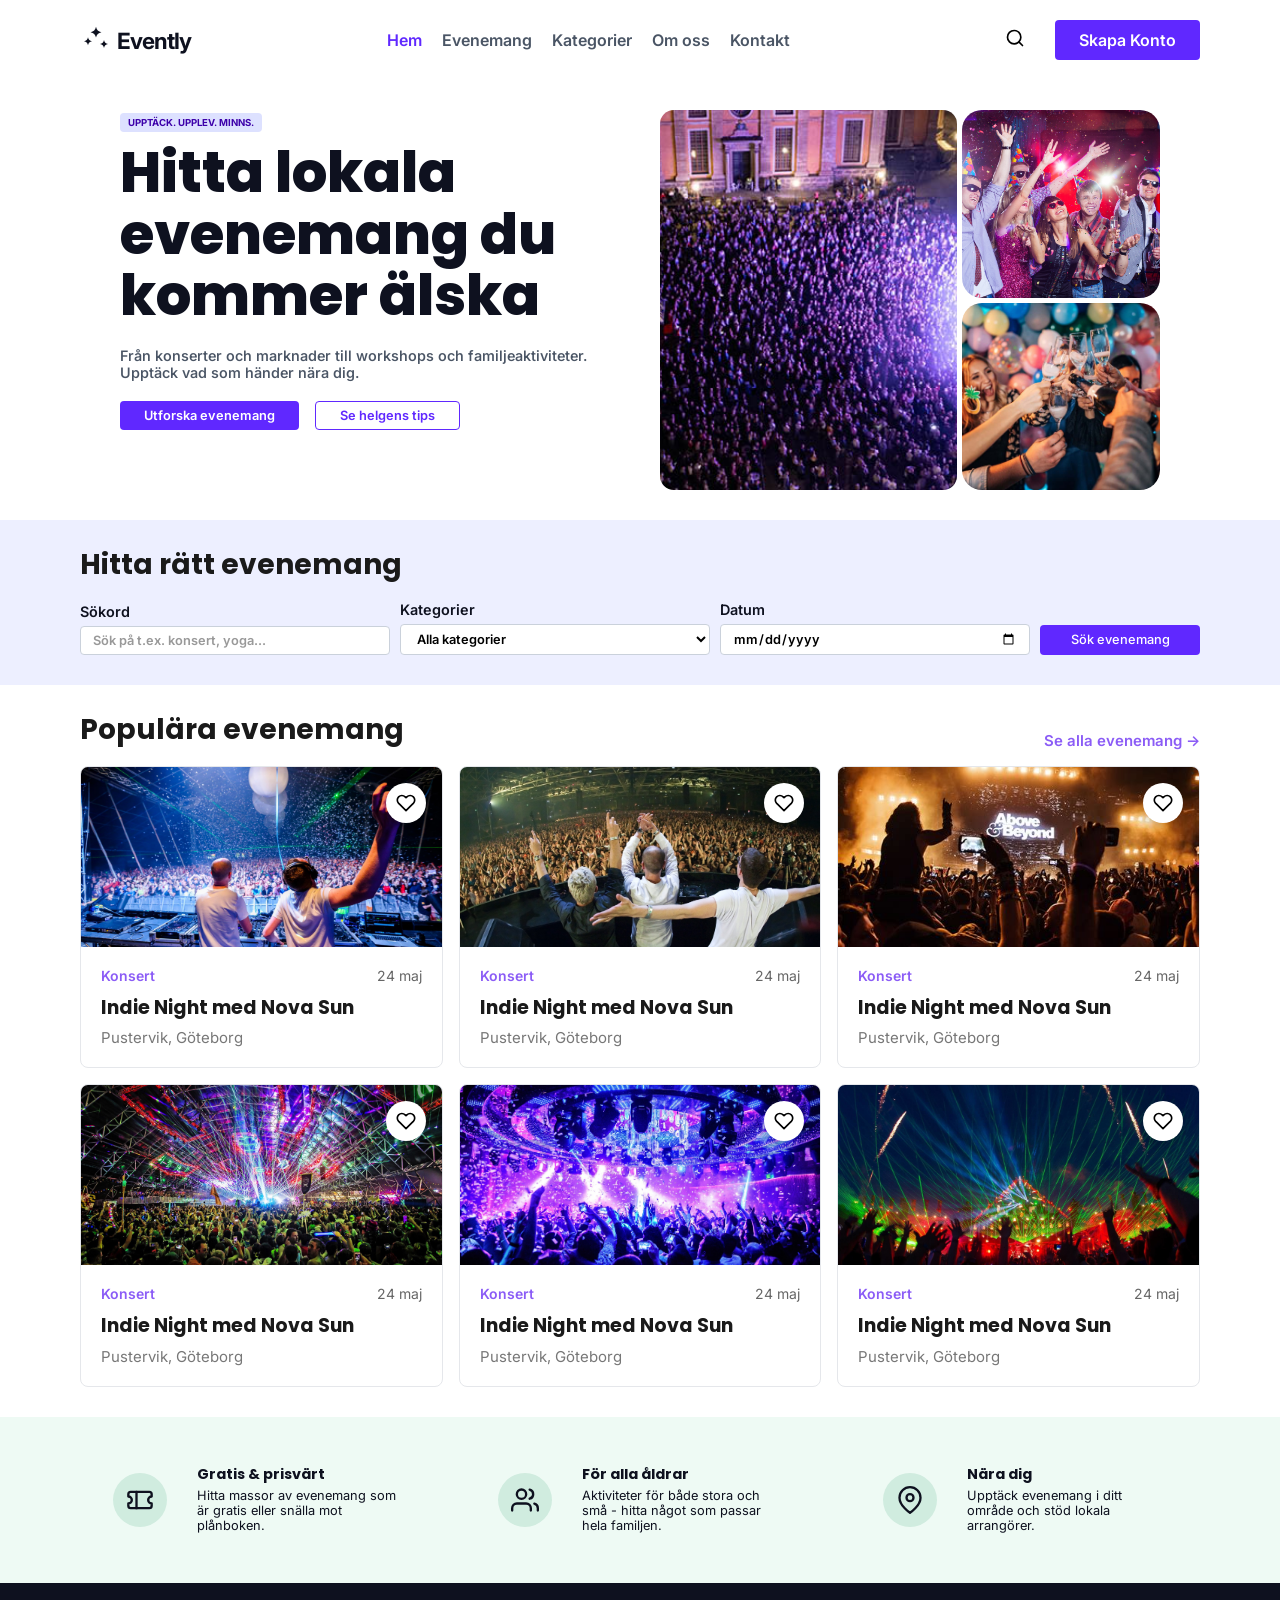
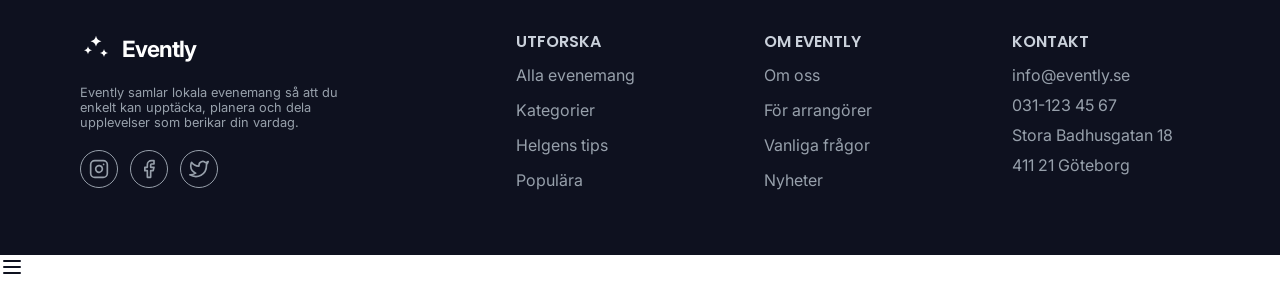
==== index.html @ a048072f "work so far, setting repo to private and then syncing over these changes to the public fork later be" ====
<!DOCTYPE html>
<html lang="sv">

<head>
    <meta charset="UTF-8">
    <meta name="viewport" content="width=device-width, initial-scale=1.0">
    <title>Evently - Hitta lokala evenemang du kommer älska</title>
    <!-- Google Fonts Preconnect and Links for Variable Fonts: Inter and Poppins -->
    <link rel="preconnect" href="https://fonts.googleapis.com">
    <link rel="preconnect" href="https://fonts.gstatic.com" crossorigin>
    <link href="https://fonts.googleapis.com/css2?family=Inter:ital,opsz,wght@0,14..32,100..900;1,14..32,100..900&family=Poppins:ital,wght@0,100;0,200;0,300;0,400;0,500;0,600;0,700;0,800;0,900;1,100;1,200;1,300;1,400;1,500;1,600;1,700;1,800;1,900&display=swap" rel="stylesheet">
    <link rel="stylesheet" href="style.css">
</head>

<body>
  
    <div class="sitewrapper">
    <!-- Header -->
<header class="header">
    <div class="header-inner">
        <!-- Logo -->
<div class="logo">
    <a class="logo-link">
        <svg width="32" height="32" viewBox="0 0 24 24" fill="currentColor" xmlns="http://www.w3.org/2000/svg" aria-hidden="true">
            <path d="M12 2c-.4 2.3-1.8 3.7-4.1 4.1C10.2 6.5 11.6 7.9 12 10.2c.4-2.3 1.8-3.7 4.1-4.1-2.3-.4-3.7-1.8-4.1-4.1zM6 10c-.3 1.7-1.3 2.7-3 3 1.7.3 2.7 1.3 3 3 .3-1.7 1.3-2.7 3-3-1.7-.3-2.7-1.3-3-3zm12 2c-.3 1.7-1.3 2.7-3 3 1.7.3 2.7 1.3 3 3 .3-1.7 1.3-2.7 3-3-1.7-.3-2.7-1.3-3-3z" />
        </svg>
        <span>Evently</span>
    </a>
</div>

        <!-- Navigation -->
        <nav class="nav-menu">
            <a class="active" href="#">Hem</a>
            <a href="#">Evenemang</a>
            <a href="#">Kategorier</a>
            <a href="#">Om oss</a>
            <a href="#">Kontakt</a>
        </nav>

        <!-- Right side -->
        <div class="header-right">
            <button class="search-btn">    <svg width="20" height="20" viewBox="0 0 24 24" fill="none" stroke="currentColor" stroke-width="2"
        stroke-linecap="round" stroke-linejoin="round" aria-hidden="true">
        <circle cx="11" cy="11" r="8"></circle>
        <line x1="21" y1="21" x2="16.65" y2="16.65"></line>
    </svg></button>
            <button class="create-account-btn">Skapa Konto</button>
        </div>
    </div>
</header>


    <!-- Main content -->
    <main>

        <section class="hero">
            <div class="content-wrapper">
            <div class="hero-inner">
            
                <!-- Left Text Content -->
                <div class="hero-content">
                    <p class="tagline">Upptäck. Upplev. Minns.</p>
                    
                    <h1 class="hero-title">Hitta lokala evenemang du kommer älska</h1>
                    
                    <p class="hero-description">
                        Från konserter och marknader till workshops och familjeaktiviteter. 
                        Upptäck vad som händer nära dig.
                    </p>
                    
                    <div class="hero-buttons">
                        <button class="btn primary">Utforska evenemang</button>
                        <button class="btn secondary">Se helgens tips</button>
                    </div>
                </div>
            
                <!-- Right Images -->
                <div class="hero-images">
                    <div class="large-image">
                        <img src="img/1.jpg" alt="Stort evenemang">
                    </div>
                    <div class="small-images">
                        <div class="small-image">
                            <img src="img/2.jpg" alt="Evenemang 1">
                        </div>
                        <div class="small-image">
                            <img src="img/3.jpg" alt="Evenemang 2">
                        </div>
                    </div>
                </div>
            
            </div>
        </div>
        </section>

 <section class="filters-section">
    <div class="content-wrapper">
        
        <h2 class="section-title">Hitta rätt evenemang</h2>
        
        <div class="filters-row">
            
            <div class="filter-group">
                <label for="search">Sökord</label>
                <input type="text" id="search" placeholder="Sök på t.ex. konsert, yoga..." class="search-input">
            </div>

            <div class="filter-group">
                <label for="category">Kategorier</label>
                <select id="category" class="select-input">
                    <option value="">Alla kategorier</option>
                    <option value="konsert">Konsert</option>
                    <option value="marknad">Marknad</option>
                    <option value="workshop">Workshop</option>
                    <option value="familj">Familj</option>
                    <option value="sport">Sport / Hälsa</option>
                </select>
            </div>

            <div class="filter-group">
                <label for="date">Datum</label>
                <input type="date" id="date" class="date-input">
            </div>

            <!-- Search Button - Fixed width -->
            <div class="filter-group button-group">
                <button class="search-filter-btn">Sök evenemang</button>
            </div>

        </div>
    </div>
</section>

<section class="popular-section">
    <div class="content-wrapper">
        
        <div class="section-header">
            <h2 class="section-title">Populära evenemang</h2>
            <a href="#" class="see-all">Se alla evenemang &rarr;</a>
        </div>

        <div class="events-grid">
            
            <!-- Card 1 -->
            <div class="event-card">
                <div class="card-image">
                    <img src="img/card1.jpg" alt="Indie Night med Nova Sun">
                    <button class="favorite-btn">
                        <svg width="20" height="20" viewBox="0 0 24 24" fill="none" stroke="currentColor" stroke-width="2" stroke-linecap="round" stroke-linejoin="round">
                            <path d="M20.84 4.61a5.5 5.5 0 0 0-7.78 0L12 5.67l-1.06-1.06a5.5 5.5 0 0 0-7.78 7.78l1.06 1.06L12 21.23l7.78-7.78 1.06-1.06a5.5 5.5 0 0 0 0-7.78z"></path>
                        </svg>
                    </button>
                </div>
                <div class="card-content">
                    <div class="card-meta">
                        <span class="category">Konsert</span>
                        <span class="date">24 maj</span>
                    </div>
                    <h3 class="event-title">Indie Night med Nova Sun</h3>
                    <p class="location">Pustervik, Göteborg</p>
                </div>
            </div>

             <div class="event-card">
                <div class="card-image">
                    <img src="img/card2.jpg" alt="Indie Night med Nova Sun">
                    <button class="favorite-btn">
                        <svg width="20" height="20" viewBox="0 0 24 24" fill="none" stroke="currentColor" stroke-width="2" stroke-linecap="round" stroke-linejoin="round">
                            <path d="M20.84 4.61a5.5 5.5 0 0 0-7.78 0L12 5.67l-1.06-1.06a5.5 5.5 0 0 0-7.78 7.78l1.06 1.06L12 21.23l7.78-7.78 1.06-1.06a5.5 5.5 0 0 0 0-7.78z"></path>
                        </svg>
                    </button>
                </div>
                <div class="card-content">
                    <div class="card-meta">
                        <span class="category">Konsert</span>
                        <span class="date">24 maj</span>
                    </div>
                    <h3 class="event-title">Indie Night med Nova Sun</h3>
                    <p class="location">Pustervik, Göteborg</p>
                </div>
            </div>

             <div class="event-card">
                <div class="card-image">
                    <img src="img/card3.jpg" alt="Indie Night med Nova Sun">
                    <button class="favorite-btn">
                        <svg width="20" height="20" viewBox="0 0 24 24" fill="none" stroke="currentColor" stroke-width="2" stroke-linecap="round" stroke-linejoin="round">
                            <path d="M20.84 4.61a5.5 5.5 0 0 0-7.78 0L12 5.67l-1.06-1.06a5.5 5.5 0 0 0-7.78 7.78l1.06 1.06L12 21.23l7.78-7.78 1.06-1.06a5.5 5.5 0 0 0 0-7.78z"></path>
                        </svg>
                    </button>
                </div>
                <div class="card-content">
                    <div class="card-meta">
                        <span class="category">Konsert</span>
                        <span class="date">24 maj</span>
                    </div>
                    <h3 class="event-title">Indie Night med Nova Sun</h3>
                    <p class="location">Pustervik, Göteborg</p>
                </div>
            </div>

             <div class="event-card">
                <div class="card-image">
                    <img src="img/card4.jpg" alt="Indie Night med Nova Sun">
                    <button class="favorite-btn">
                        <svg width="20" height="20" viewBox="0 0 24 24" fill="none" stroke="currentColor" stroke-width="2" stroke-linecap="round" stroke-linejoin="round">
                            <path d="M20.84 4.61a5.5 5.5 0 0 0-7.78 0L12 5.67l-1.06-1.06a5.5 5.5 0 0 0-7.78 7.78l1.06 1.06L12 21.23l7.78-7.78 1.06-1.06a5.5 5.5 0 0 0 0-7.78z"></path>
                        </svg>
                    </button>
                </div>
                <div class="card-content">
                    <div class="card-meta">
                        <span class="category">Konsert</span>
                        <span class="date">24 maj</span>
                    </div>
                    <h3 class="event-title">Indie Night med Nova Sun</h3>
                    <p class="location">Pustervik, Göteborg</p>
                </div>
            </div>

             <div class="event-card">
                <div class="card-image">
                    <img src="img/card5.jpg" alt="Indie Night med Nova Sun">
                    <button class="favorite-btn">
                        <svg width="20" height="20" viewBox="0 0 24 24" fill="none" stroke="currentColor" stroke-width="2" stroke-linecap="round" stroke-linejoin="round">
                            <path d="M20.84 4.61a5.5 5.5 0 0 0-7.78 0L12 5.67l-1.06-1.06a5.5 5.5 0 0 0-7.78 7.78l1.06 1.06L12 21.23l7.78-7.78 1.06-1.06a5.5 5.5 0 0 0 0-7.78z"></path>
                        </svg>
                    </button>
                </div>
                <div class="card-content">
                    <div class="card-meta">
                        <span class="category">Konsert</span>
                        <span class="date">24 maj</span>
                    </div>
                    <h3 class="event-title">Indie Night med Nova Sun</h3>
                    <p class="location">Pustervik, Göteborg</p>
                </div>
            </div>

             <div class="event-card">
                <div class="card-image">
                    <img src="img/card6.jpg" alt="Indie Night med Nova Sun">
                    <button class="favorite-btn">
                        <svg width="20" height="20" viewBox="0 0 24 24" fill="none" stroke="currentColor" stroke-width="2" stroke-linecap="round" stroke-linejoin="round">
                            <path d="M20.84 4.61a5.5 5.5 0 0 0-7.78 0L12 5.67l-1.06-1.06a5.5 5.5 0 0 0-7.78 7.78l1.06 1.06L12 21.23l7.78-7.78 1.06-1.06a5.5 5.5 0 0 0 0-7.78z"></path>
                        </svg>
                    </button>
                </div>
                <div class="card-content">
                    <div class="card-meta">
                        <span class="category">Konsert</span>
                        <span class="date">24 maj</span>
                    </div>
                    <h3 class="event-title">Indie Night med Nova Sun</h3>
                    <p class="location">Pustervik, Göteborg</p>
                </div>
            </div>

        </div>
    </div>
</section>

<section class="benefits-section">
    <div class="content-wrapper">
        
        <div class="benefits-grid">
            
            <!-- Block 1 -->
            <div class="benefit-card">
                    <div class="icon-circle">
                <svg width="48" height="48" viewBox="0 0 24 24" fill="none" stroke="currentColor" stroke-width="2" stroke-linecap="round" stroke-linejoin="round">
                    <path d="M2 9a3 3 0 0 1 0 6v2a2 2 0 0 0 2 2h16a2 2 0 0 0 2-2v-2a3 3 0 0 1 0-6V7a2 2 0 0 0-2-2H4a2 2 0 0 0-2 2v2z"></path>
                    <line x1="9" y1="5" x2="9" y2="19"></line>
                </svg>
                </div>
                <div class="benefit-text">
                    <h3>Gratis & prisvärt</h3>
                    <p>Hitta massor av evenemang som är gratis eller snälla mot plånboken.</p>
                </div>
            </div>

            <!-- Block 2 -->
            <div class="benefit-card">
                <div class="icon-circle">
                <svg width="48" height="48" viewBox="0 0 24 24" fill="none" stroke="currentColor" stroke-width="2" stroke-linecap="round" stroke-linejoin="round">
                    <path d="M17 21v-2a4 4 0 0 0-4-4H5a4 4 0 0 0-4 4v2"></path>
                    <circle cx="9" cy="7" r="4"></circle>
                    <path d="M23 21v-2a4 4 0 0 0-3-3.87"></path>
                    <path d="M16 3.13a4 4 0 0 1 0 7.75"></path>
                </svg>
                </div>
                <div class="benefit-text">
                    <h3>För alla åldrar</h3>
                    <p>Aktiviteter för både stora och små - hitta något som passar hela familjen.</p>
                </div>
            </div>

            <!-- Block 3 - Add your third one here -->
            <div class="benefit-card">
                <div class="icon-circle">
                    <svg class="m-1 text-emerald-800" width="24" height="24" viewBox="0 0 24 24" fill="none" stroke="currentColor"
        stroke-width="2" stroke-linecap="round" stroke-linejoin="round" aria-hidden="true">
        <path d="M21 10c0 7-9 13-9 13s-9-6-9-13a9 9 0 0 1 18 0z"></path>
        <circle cx="12" cy="10" r="3"></circle>
    </svg>
    </div>
                <div class="benefit-text">
                    <h3>Nära dig</h3>
                    <p>Upptäck evenemang i ditt område och stöd lokala arrangörer.</p>
                </div>
            </div>

        </div>
    </div>
</section>

    </main>

    <!-- Footer -->
<footer class="footer">
    <div class="content-wrapper">
        
        <div class="footer-grid">
            
            <!-- Left Column - Logo + Description + Social -->
            <div class="footer-col logo-col">
                <div class="logo">
                    <a href="#" class="logo-link">
                        <!-- Your SVG logo here -->
                        <svg width="32" height="32" viewBox="0 0 24 24" fill="currentColor" xmlns="http://www.w3.org/2000/svg">
                            <path d="M12 2c-.4 2.3-1.8 3.7-4.1 4.1C10.2 6.5 11.6 7.9 12 10.2c.4-2.3 1.8-3.7 4.1-4.1-2.3-.4-3.7-1.8-4.1-4.1zM6 10c-.3 1.7-1.3 2.7-3 3 1.7.3 2.7 1.3 3 3 .3-1.7 1.3-2.7 3-3-1.7-.3-2.7-1.3-3-3zm12 2c-.3 1.7-1.3 2.7-3 3 1.7.3 2.7 1.3 3 3 .3-1.7 1.3-2.7 3-3-1.7-.3-2.7-1.3-3-3z" />
                        </svg>
                        <span>Evently</span>
                    </a>
                </div>
                
                <p class="footer-description">
                    Evently samlar lokala evenemang så att du enkelt kan upptäcka, planera och dela upplevelser som berikar din vardag.
                </p>
                
                <div class="social-icons">
                    <a href="#" class="social-icon"><svg width="20" height="20" viewBox="0 0 24 24" fill="none" stroke="currentColor" stroke-width="2" stroke-linecap="round" stroke-linejoin="round"><rect x="2" y="2" width="20" height="20" rx="5" ry="5"></rect><path d="M16 11.37A4 4 0 1 1 12.63 8 4 4 0 0 1 16 11.37z"></path><line x1="17.5" y1="6.5" x2="17.51" y2="6.5"></line></svg></a>
                    <a href="#" class="social-icon"><svg width="20" height="20" viewBox="0 0 24 24" fill="none" stroke="currentColor" stroke-width="2" stroke-linecap="round" stroke-linejoin="round"><path d="M18 2h-3a5 5 0 0 0-5 5v3H7v4h3v8h4v-8h3l1-4h-4V7a1 1 0 0 1 1-1h3z"></path></svg></a>
                    <a href="#" class="social-icon"><svg width="20" height="20" viewBox="0 0 24 24" fill="none" stroke="currentColor" stroke-width="2" stroke-linecap="round" stroke-linejoin="round"><path d="M23 3a10.9 10.9 0 0 1-3.14 1.53 4.48 4.48 0 0 0-7.86 3v1A10.66 10.66 0 0 1 3 4s-4 9 5 13a11.64 11.64 0 0 1-7 2c9 5 20 0 20-11.5a4.5 4.5 0 0 0-.08-.83A7.72 7.72 0 0 0 23 3z"></path></svg></a>
                </div>
            </div>

            <!-- Column 2 -->
            <div class="footer-col">
                <h4>Utforska</h4>
                <ul class="footer-links">
                    <li><a href="#">Alla evenemang</a></li>
                    <li><a href="#">Kategorier</a></li>
                    <li><a href="#">Helgens tips</a></li>
                    <li><a href="#">Populära</a></li>
                </ul>
            </div>

            <!-- Column 3 -->
            <div class="footer-col">
                <h4>Om Evently</h4>
                <ul class="footer-links">
                    <li><a href="#">Om oss</a></li>
                    <li><a href="#">För arrangörer</a></li>
                    <li><a href="#">Vanliga frågor</a></li>
                    <li><a href="#">Nyheter</a></li>
                </ul>
            </div>

            <!-- Column 4 -->
            <div class="footer-col">
                <h4>Kontakt</h4>
                <ul class="footer-contact">
                    <li>info@evently.se</li>
                    <li>031-123 45 67</li>
                    <li>Stora Badhusgatan 18</li>
                    <li>411 21 Göteborg</li>
                </ul>
            </div>

        </div>
    </div>
</footer>
    </div>


    <!-- hamburger icon -->
    <svg width="24" height="24" viewBox="0 0 24 24" fill="none" stroke="currentColor" stroke-width="2"
        stroke-linecap="round" stroke-linejoin="round" aria-hidden="true">
        <line x1="4" y1="12" x2="20" y2="12"></line>
        <line x1="4" y1="6" x2="20" y2="6"></line>
        <line x1="4" y1="18" x2="20" y2="18"></line>
    </svg>

  
</body>

</html>
---- style.css ----
:root {
    /* Fonts */
    --font-inter: 'Inter', system-ui, -apple-system, sans-serif;
    --font-poppins: 'Poppins', system-ui, -apple-system, sans-serif;

    /* Brand Colors */
    --purple-100: oklch(95.6% 0.028 282);
    --purple-200: oklch(91.7% 0.049 281);
    --purple-400: oklch(65.382% 0.18828 279.856);
    --purple-600: oklch(51.52% 0.2801 282.26);
    --purple-800: oklch(33.8% 0.24 285);
    --indigo-100: oklch(94.5% 0.015 264);

    /* Neutral Colors */
    --gray-50: oklch(98.53% 0.0076 250.77);
    --gray-100: oklch(96.5% 0.01 250);
    --gray-300: oklch(85.82% 0.0156 254.4);
    --gray-400: oklch(70.12% 0.019 252.3);
    --gray-600: oklch(44.51% 0.0304 257.65);
    --gray-900: oklch(18.23% 0.0298 274.65);
    --gray-950: oklch(18.23% 0.0298 274.65);
    --white: oklch(100% 0 0);

    /* Utility Colors */
    --mint-50: oklch(97.5% 0.015 165);
    --mint-200: oklch(92% 0.035 165);
    --emerald-100: oklch(95.9% 0.04 144);
    --emerald-800: oklch(52.71% 0.1654 142.1);
    --orange-100: oklch(96.8% 0.05 90);
    --orange-800: oklch(55% 0.14 75);
    --pink-100: oklch(94.8% 0.035 348);
    --pink-800: oklch(48.55% 0.2038 350.7);
    --blue-100: oklch(92.8% 0.05 250);
    --blue-800: oklch(45% 0.20 260);

    /* Spacing */
    --spacing: 0.25rem;
}



/* ==========================================
    Basic reset & typography
   ========================================== */

* {
    margin: 0;
    padding: 0;
    font: inherit;

    box-sizing: border-box;
}

img {
    max-width: 100%;
    height: auto;
    display: block;
}

a {
    text-decoration: none;
    color: inherit;
}

ul {
    list-style: none;
}


html {
    color-scheme: dark light;
}

/*** Global/base styles ***/

body {
    font-family: var(--font-inter);
    color: var(--gray-900);
}

h1,
h2,
h3,
h4,
h5,
h6 {
    font-family: var(--font-poppins);
    text-wrap: balance;
    line-height: 1.1;
}

p {
    text-wrap: pretty;
}



/* Custom premium scrollbar */
::-webkit-scrollbar {
    width: 10px;
}

::-webkit-scrollbar-track {
    background: var(--gray-50);
}

::-webkit-scrollbar-thumb {
    background: var(--gray-300);
    border-radius: 5px;
    border: 2px solid var(--gray-50);
}

::-webkit-scrollbar-thumb:hover {
    background: var(--purple-400);
}


/* Kevin Powell's content-grid layout pattern */
.content-grid {
    --padding-inline: calc(var(--spacing) * 6);
    --content-max-width: 75rem;
    --breakout-max-width: 85rem;

    --breakout-size: calc((var(--breakout-max-width) - var(--content-max-width)) / 2);

    display: grid;
    grid-template-columns:
        [full-width-start] minmax(var(--padding-inline), 1fr) [breakout-start] minmax(0, var(--breakout-size)) [content-start] minmax(min(100% - (var(--padding-inline) * 2), var(--content-max-width)), 1fr) [content-end] minmax(0, var(--breakout-size)) [breakout-end] minmax(var(--padding-inline), 1fr) [full-width-end];
}

.content-grid> :not(.breakout, .full-width),
.full-width> :not(.breakout, .full-width) {
    grid-column: content;
}

.content-grid>.breakout {
    grid-column: breakout;
}

.content-grid>.full-width {
    grid-column: full-width;

    display: grid;
    grid-template-columns: inherit;
}


/* Screen-reader utility (Visually Hidden) */
.visually-hidden {
    position: absolute;
    width: 1px;
    height: 1px;
    padding: 0;
    margin: -1px;
    overflow: hidden;
    clip: rect(0, 0, 0, 0);
    white-space: nowrap;
    border: 0;
}


/* OUR CSS STARTS HERE */ 

.sitewrapper {
    max-width: 100%;
    margin: 0 auto;
}

.content-wrapper {
    max-width: 1200px;
    margin: 0 auto;
    padding: 0 40px;
}

.header {
    background-color: #ffffff;
}

.header-inner {
    display: flex;
    align-items: center;
    justify-content: space-between;
    padding: 0 40px;
    height: 80px;
    max-width: 1200px;
    margin: 0 auto;
}

.logo {
    display: flex;
    align-items: center;
}

.logo-link {
    display: flex;
    align-items: center;
    gap: 5px; 
    text-decoration: none;
    color: var(--gray-900);
}



.logo span {
    font-size: 1.4rem;
    font-weight: 700;
    letter-spacing: -1px;
}

.nav-menu {
    display: flex;
    gap: 20px;
}

.nav-menu a {
    text-decoration: none;
    color: var(--gray-600);
    font-weight: 600;
}

a.active {
    color: var(--purple-600);
}

.nav-menu a:hover {
    color: #007bff;
}

.header-right {
    display: flex;
    align-items: center;
    gap: 10px;
}

.search-btn {
    padding: 10px 20px;
    border:none;
    cursor: pointer;
    font-size: 15px;
    background:var(--white);
}

.search-btn:hover {
    background-color: #e9ecef;
}

.create-account-btn {
    padding: 10px 24px;
    background-color: var(--purple-600);
    color: white;
    border: none;
    border-radius:4px; 
    cursor: pointer;
    font-weight: 600;
}

.create-account-btn:hover {
    background-color: #0056b3;
}


/* SECTION MAIN */

.hero {
    max-height: 800px;
    padding-block: 30px;
}

.hero-inner {
    max-width: 1400px;
    margin: 0 auto;
    padding: 0 40px;
    display: flex;
    align-items: flex-start;
    gap: 40px;
    height: 100%;
}

.hero-content {
    flex: 1;
    max-width: 520px;
}

.tagline {
    display: inline-block;
    background-color: var(--purple-200);
    color: var(--purple-800);
    padding: 4px 8px;
    border-radius: 4px;
    font-weight: 700;
    margin-block-end: 10px;
    font-size:0.6rem;
    text-transform:uppercase;
}

.hero-title {
    font-size: 3.5rem;
    line-height: 1.1;
    font-weight: 800;
    color: var(--gray-950);
    margin-block-end: 20px;
}

.hero-description {
    font-size: 0.9rem;
    color: var(--gray-600);
    margin-block-end: 20px;
    font-weight:550;
}

.hero-buttons {
    display: flex;
    gap: 16px;
    flex-wrap: wrap;
}

.btn {
    padding: 6px 24px;
    font-size: 0.8rem;
    font-weight: 600;
    border-radius: 4px;
    cursor: pointer;
    transition: all 0.3s;
}

.btn.primary {
    background-color: var(--purple-600);
    color: var(--white);
    border: none;
}

.btn.primary:hover {
    background-color: #0056b3;
}

.btn.secondary {
    background-color: transparent;
    color: var(--purple-600);
    border: 1px solid var(--purple-600);
}

.btn.secondary:hover {
    background-color: #333;
    color: white;
}

.hero-images {
    flex: 1;
    display: flex;
    gap: 5px;
    height: 380px;          
}

.large-image {
    flex: 60%;
    border-radius: 14px;
    overflow: hidden;
}

.large-image img {
    width: 100%;
    height: 100%;
    object-fit: cover;
}

.small-images {
    flex: 40%;
    display: flex;
    flex-direction: column;
    gap: 5px;
}

.small-image {
    flex: 1;
    border-radius: 20px;
    overflow: hidden;
}

.small-image img {
    width: 100%;
    height: 100%;
    object-fit: cover;
}


/* SECTION MAIN END */

/* FILTER SECTION */

.filters-section {
    background-color: var(--purple-100);     /* ← Change this to your desired color */
    padding: 30px 0;
    width: 100%;                   /* Full width */
}

.filters-inner {
    max-width: 1200px;
    margin: 0 auto;
    padding: 0 30px;
}

.section-title {
    font-size: 1.4rem;
    font-weight: 700;
    color: var(--gray-900);
    margin-bottom: 20px;
}

.filters-row {
    display: flex;
    gap: 10px;
    align-items: end;
    flex-wrap: wrap;
}

/* The 3 input fields expand equally */
.filter-group {
    display: flex;
    flex-direction: column;
    flex: 1;                    /* This makes them grow */
    min-width: 120px;
}

/* Button group - does NOT grow */
.button-group {
    flex: 0 0 auto;             /* Important: do not grow */
    width: auto;
    min-width: 160px;           /* Adjust this value as needed */
}

.filter-group label {
    font-size: 0.9rem;
    font-weight: 600;
    color: var(--gray-800);
    margin-block-end: 6px;
}

.search-input,
.select-input,
.date-input {
    padding: 6px 12px;
    font-size: 0.8rem;
    border: 1px solid var(--gray-300);
    border-radius: 4px;
    background-color: #fff;
    transition: all 0.3s;
    font-weight:600;
}

.search-input:focus,
.select-input:focus,
.date-input:focus {
    outline: none;
    border-color: #007bff;
    box-shadow: 0 0 0 4px rgba(0, 123, 255, 0.1);
}

.search-input::placeholder {
    color: #999;
}

/* Search Button */
.search-filter-btn {
    padding: 6px 4px;
    font-size: 0.8rem;
    font-weight: 500;
    background-color: var(--purple-600);
    color: white;
    border: none;
    border-radius: 4px;
    cursor: pointer;
    white-space: nowrap;
    transition: all 0.3s;
    min-height:30px
}

.search-filter-btn:hover {
    background-color: #0056b3;
}

/* FILTER SECTION END */

/* CARDS SECTION */

.popular-section {
        padding: 30px 0px;
}

.section-header {
    display: flex;
    justify-content: space-between;
    align-items: center;
}

.section-title {
    font-size: 28px;
    font-weight: 700;
    color: #1a1a1a;
}

.see-all {
    color: #8b5cf6;
    font-weight: 600;
    text-decoration: none;
    font-size: 15px;
}

.see-all:hover {
    text-decoration: underline;
}

/* Grid */
.events-grid {
    display: grid;
    grid-template-columns: repeat(auto-fit, minmax(300px, 1fr));
    gap: 16px;
}

/* Card */
.event-card {
    background-color: white;
    border: 1px solid #e5e7eb;
    border-radius: 8px;
    overflow: hidden;
    transition: transform 0.3s, box-shadow 0.3s;
}

.event-card:hover {
    box-shadow: 0 20px 25px -5px rgb(0 0 0 / 0.1), 
                0 8px 10px -6px rgb(0 0 0 / 0.1);
}

.card-image {
    position: relative;
    height: 180px;     
    overflow: hidden;
}

.card-image img {
    width: 100%;
    height: 100%;
    object-fit: cover;
}

.favorite-btn {
    position: absolute;
    top: 16px;
    right: 16px;
    background: white;
    border: none;
    width: 40px;
    height: 40px;
    border-radius: 50%;
    display: flex;
    align-items: center;
    justify-content: center;
    cursor: pointer;
    box-shadow: 0 4px 12px rgba(0, 0, 0, 0.15);
    transition: all 0.2s;
}

.favorite-btn:hover {
    background: #fff0f0;
    color: #ef4444;
}

.card-content {
    padding: 20px;
}

.card-meta {
    display: flex;
    justify-content: space-between;
    margin-bottom: 12px;
    font-size: 14px;
}

.category {
    color: #8b5cf6;
    font-weight: 600;
}

.date {
    color: #666;
}

.event-title {
    font-size: 19px;
    font-weight: 700;
    line-height: 1.3;
    margin-bottom: 8px;
    color: #1a1a1a;
}

.location {
    color: #777;
    font-size: 15px;
    margin: 0;
}

/* CARDS SECTION END */

/* BENEFITS SECTION */

.benefits-section {
    background-color: var(--mint-50);
    padding: 50px 0;
    width: 100%;
}

.benefits-grid {
    display: grid;
    grid-template-columns: repeat(auto-fit, minmax(285px, 285px));
    gap: 100px;                
    justify-content: center;     
}

.benefit-card {
    display: flex;
    gap: 30px;
    align-items: center;
    max-width: 285px;    
    width: 100%;  
}

.icon-circle {
    width: 54px;
    height: 54px;
    background-color: var(--mint-200);
    border-radius: 50%;
    display: flex;
    align-items: center;
    justify-content: center;
    flex-shrink: 0;
}

.benefit-card svg {
    width: 28px;
    height: 28px;
    color: var(--gray-800);
}

.benefit-text h3 {
    font-size: 0.9rem;
    font-weight: 700;
    color: var(--gray-800);
    margin-block-end: 5px;
}

.benefit-text p {
    font-size: 0.8rem;
    color: var(--gray-500);
}


/* BENEFITS SECTION END */

/* FOOTER SECTION */

.footer {
    background-color: var(--gray-950); 
    padding: 50px 0;
    width: 100%;
}

.footer-grid {
    display: grid;
    grid-template-columns: 2fr 1fr 1fr 1fr;
    gap: 60px;
}

.logo-col .logo-link {
    display: flex;
    align-items: center;
    gap: 10px;
    color: var(--white);
    text-decoration: none;
    margin-block-end: 20px;
}

.footer-description {
    margin-block-end: 20px;
    max-width: 280px;
    color: var(--gray-400);
    font-size: 0.8rem;
}

.social-icons {
    display: flex;
    gap: 12px;
}

.social-icon {
    display: flex;
    align-items: center;
    justify-content: center;
    width: 38px;
    height: 38px;
    border: 1.5px solid var(--gray-400);
    border-radius: 50%;
    color: var(--gray-400);
    transition: all 0.3s;
}

.social-icon:hover {
    border-color: #10b981;
    color: #10b981;
}

.footer-col h4 {
    color: var(--gray-300);
    font-size: 1rem;
    font-weight: 600;
    margin-block-end: 15px;
    text-transform:uppercase;
}

.footer-links li {
    margin-bottom: 15px;
}

.footer-links a {
    color: var(--gray-400);
    text-decoration: none;
    transition: color 0.3s;
}

.footer-links a:hover {
    color: white;
}

.footer-contact {
    color: var(--gray-400);
}

.footer-contact li {
    margin-bottom: 10px;
}

/* Responsive */
@media (max-width: 992px) {
    .footer-grid {
        grid-template-columns: 1fr 1fr;
        gap: 50px;
    }
}

@media (max-width: 600px) {
    .footer-grid {
        grid-template-columns: 1fr;
    }
}

/* FOOTER SECTION END */



@media (max-width: 992px) {
    .header-inner {
        padding: 0 20px;
    }
    
    .nav-menu {
        gap: 25px;
    }
}

@media (max-width: 768px) {
    .nav-menu {
        display: none;
    }
}
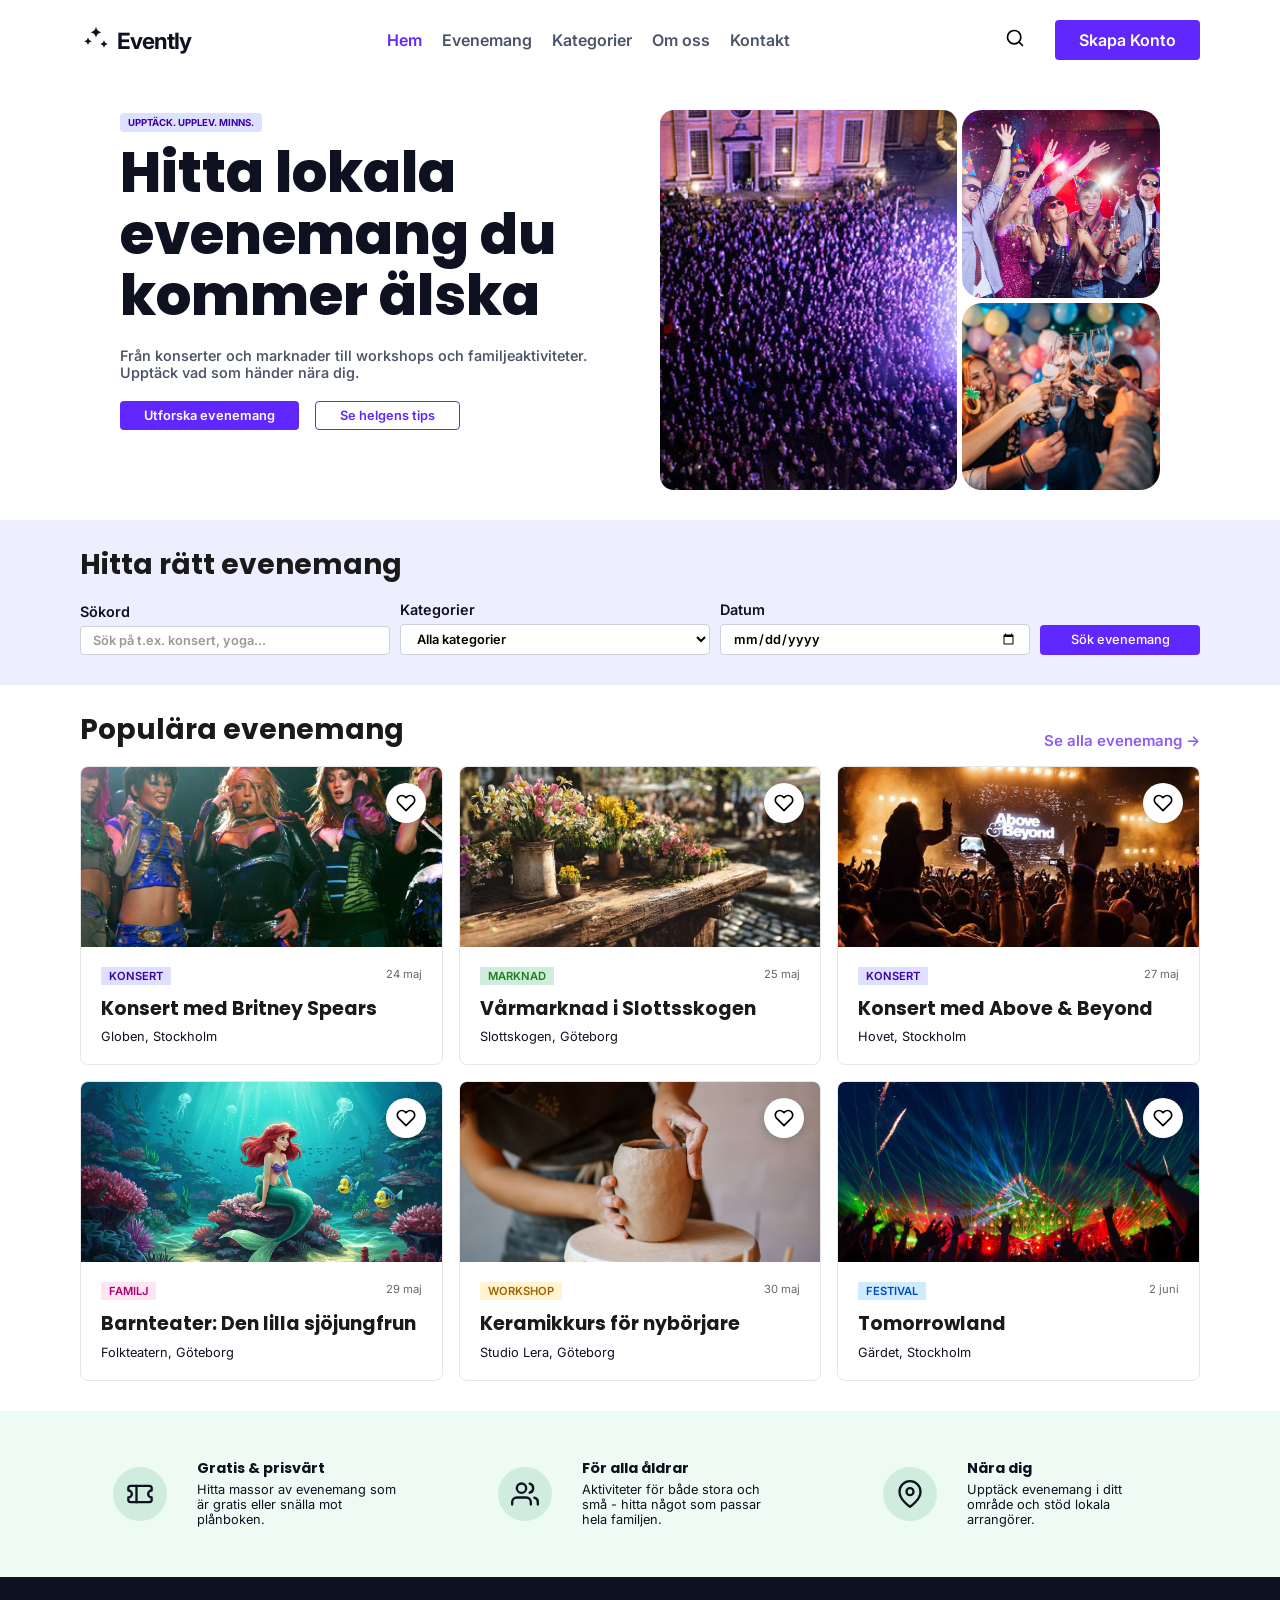
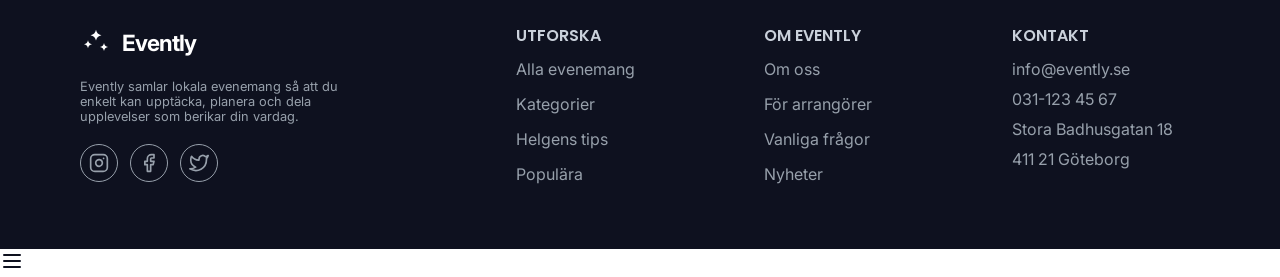
==== commit 1a16a187: "fixed different categories, updated cards." ====
--- a/index.html
+++ b/index.html
@@ -14,251 +14,249 @@
 
 <body>
   
-    <div class="sitewrapper">
-    <!-- Header -->
-<header class="header">
-    <div class="header-inner">
-        <!-- Logo -->
-<div class="logo">
-    <a class="logo-link">
-        <svg width="32" height="32" viewBox="0 0 24 24" fill="currentColor" xmlns="http://www.w3.org/2000/svg" aria-hidden="true">
-            <path d="M12 2c-.4 2.3-1.8 3.7-4.1 4.1C10.2 6.5 11.6 7.9 12 10.2c.4-2.3 1.8-3.7 4.1-4.1-2.3-.4-3.7-1.8-4.1-4.1zM6 10c-.3 1.7-1.3 2.7-3 3 1.7.3 2.7 1.3 3 3 .3-1.7 1.3-2.7 3-3-1.7-.3-2.7-1.3-3-3zm12 2c-.3 1.7-1.3 2.7-3 3 1.7.3 2.7 1.3 3 3 .3-1.7 1.3-2.7 3-3-1.7-.3-2.7-1.3-3-3z" />
-        </svg>
-        <span>Evently</span>
-    </a>
-</div>
-
-        <!-- Navigation -->
-        <nav class="nav-menu">
-            <a class="active" href="#">Hem</a>
-            <a href="#">Evenemang</a>
-            <a href="#">Kategorier</a>
-            <a href="#">Om oss</a>
-            <a href="#">Kontakt</a>
-        </nav>
-
-        <!-- Right side -->
-        <div class="header-right">
-            <button class="search-btn">    <svg width="20" height="20" viewBox="0 0 24 24" fill="none" stroke="currentColor" stroke-width="2"
-        stroke-linecap="round" stroke-linejoin="round" aria-hidden="true">
-        <circle cx="11" cy="11" r="8"></circle>
-        <line x1="21" y1="21" x2="16.65" y2="16.65"></line>
-    </svg></button>
-            <button class="create-account-btn">Skapa Konto</button>
-        </div>
-    </div>
-</header>
-
-
-    <!-- Main content -->
+<div class="sitewrapper">
+
+    <header class="header">
+
+        <div class="header-inner">
+
+            <div class="logo">
+                <a class="logo-link">
+                    <svg width="32" height="32" viewBox="0 0 24 24" fill="currentColor" xmlns="http://www.w3.org/2000/svg" aria-hidden="true">
+                        <path d="M12 2c-.4 2.3-1.8 3.7-4.1 4.1C10.2 6.5 11.6 7.9 12 10.2c.4-2.3 1.8-3.7 4.1-4.1-2.3-.4-3.7-1.8-4.1-4.1zM6 10c-.3 1.7-1.3 2.7-3 3 1.7.3 2.7 1.3 3 3 .3-1.7 1.3-2.7 3-3-1.7-.3-2.7-1.3-3-3zm12 2c-.3 1.7-1.3 2.7-3 3 1.7.3 2.7 1.3 3 3 .3-1.7 1.3-2.7 3-3-1.7-.3-2.7-1.3-3-3z" />
+                    </svg>
+                    <span>Evently</span>
+                </a>
+            </div>
+
+            <nav class="nav-menu">
+                <a class="active" href="#">Hem</a>
+                <a href="#">Evenemang</a>
+                <a href="#">Kategorier</a>
+                <a href="#">Om oss</a>
+                <a href="#">Kontakt</a>
+            </nav>
+
+            <div class="header-right">
+                <button class="search-btn"> <svg width="20" height="20" viewBox="0 0 24 24" fill="none" stroke="currentColor" stroke-width="2"
+            stroke-linecap="round" stroke-linejoin="round" aria-hidden="true">
+                <circle cx="11" cy="11" r="8"></circle>
+                <line x1="21" y1="21" x2="16.65" y2="16.65"></line>
+                </svg></button>
+                <button class="create-account-btn">Skapa Konto</button>
+            </div>
+
+        </div>
+
+    </header>
+
     <main>
 
         <section class="hero">
+
             <div class="content-wrapper">
-            <div class="hero-inner">
-            
-                <!-- Left Text Content -->
-                <div class="hero-content">
-                    <p class="tagline">Upptäck. Upplev. Minns.</p>
-                    
-                    <h1 class="hero-title">Hitta lokala evenemang du kommer älska</h1>
-                    
-                    <p class="hero-description">
-                        Från konserter och marknader till workshops och familjeaktiviteter. 
-                        Upptäck vad som händer nära dig.
-                    </p>
-                    
-                    <div class="hero-buttons">
-                        <button class="btn primary">Utforska evenemang</button>
-                        <button class="btn secondary">Se helgens tips</button>
-                    </div>
-                </div>
-            
-                <!-- Right Images -->
-                <div class="hero-images">
-                    <div class="large-image">
-                        <img src="img/1.jpg" alt="Stort evenemang">
-                    </div>
-                    <div class="small-images">
-                        <div class="small-image">
-                            <img src="img/2.jpg" alt="Evenemang 1">
-                        </div>
-                        <div class="small-image">
-                            <img src="img/3.jpg" alt="Evenemang 2">
-                        </div>
-                    </div>
-                </div>
-            
-            </div>
-        </div>
-        </section>
-
- <section class="filters-section">
-    <div class="content-wrapper">
-        
-        <h2 class="section-title">Hitta rätt evenemang</h2>
-        
-        <div class="filters-row">
-            
-            <div class="filter-group">
-                <label for="search">Sökord</label>
-                <input type="text" id="search" placeholder="Sök på t.ex. konsert, yoga..." class="search-input">
-            </div>
-
-            <div class="filter-group">
-                <label for="category">Kategorier</label>
-                <select id="category" class="select-input">
-                    <option value="">Alla kategorier</option>
-                    <option value="konsert">Konsert</option>
-                    <option value="marknad">Marknad</option>
-                    <option value="workshop">Workshop</option>
-                    <option value="familj">Familj</option>
-                    <option value="sport">Sport / Hälsa</option>
-                </select>
-            </div>
-
-            <div class="filter-group">
-                <label for="date">Datum</label>
-                <input type="date" id="date" class="date-input">
-            </div>
-
-            <!-- Search Button - Fixed width -->
-            <div class="filter-group button-group">
-                <button class="search-filter-btn">Sök evenemang</button>
-            </div>
-
-        </div>
-    </div>
-</section>
-
-<section class="popular-section">
-    <div class="content-wrapper">
-        
-        <div class="section-header">
-            <h2 class="section-title">Populära evenemang</h2>
-            <a href="#" class="see-all">Se alla evenemang &rarr;</a>
-        </div>
-
-        <div class="events-grid">
-            
-            <!-- Card 1 -->
-            <div class="event-card">
-                <div class="card-image">
-                    <img src="img/card1.jpg" alt="Indie Night med Nova Sun">
-                    <button class="favorite-btn">
-                        <svg width="20" height="20" viewBox="0 0 24 24" fill="none" stroke="currentColor" stroke-width="2" stroke-linecap="round" stroke-linejoin="round">
-                            <path d="M20.84 4.61a5.5 5.5 0 0 0-7.78 0L12 5.67l-1.06-1.06a5.5 5.5 0 0 0-7.78 7.78l1.06 1.06L12 21.23l7.78-7.78 1.06-1.06a5.5 5.5 0 0 0 0-7.78z"></path>
-                        </svg>
-                    </button>
-                </div>
-                <div class="card-content">
-                    <div class="card-meta">
-                        <span class="category">Konsert</span>
-                        <span class="date">24 maj</span>
-                    </div>
-                    <h3 class="event-title">Indie Night med Nova Sun</h3>
-                    <p class="location">Pustervik, Göteborg</p>
-                </div>
-            </div>
-
-             <div class="event-card">
-                <div class="card-image">
-                    <img src="img/card2.jpg" alt="Indie Night med Nova Sun">
-                    <button class="favorite-btn">
-                        <svg width="20" height="20" viewBox="0 0 24 24" fill="none" stroke="currentColor" stroke-width="2" stroke-linecap="round" stroke-linejoin="round">
-                            <path d="M20.84 4.61a5.5 5.5 0 0 0-7.78 0L12 5.67l-1.06-1.06a5.5 5.5 0 0 0-7.78 7.78l1.06 1.06L12 21.23l7.78-7.78 1.06-1.06a5.5 5.5 0 0 0 0-7.78z"></path>
-                        </svg>
-                    </button>
-                </div>
-                <div class="card-content">
-                    <div class="card-meta">
-                        <span class="category">Konsert</span>
-                        <span class="date">24 maj</span>
-                    </div>
-                    <h3 class="event-title">Indie Night med Nova Sun</h3>
-                    <p class="location">Pustervik, Göteborg</p>
-                </div>
-            </div>
-
-             <div class="event-card">
-                <div class="card-image">
-                    <img src="img/card3.jpg" alt="Indie Night med Nova Sun">
-                    <button class="favorite-btn">
-                        <svg width="20" height="20" viewBox="0 0 24 24" fill="none" stroke="currentColor" stroke-width="2" stroke-linecap="round" stroke-linejoin="round">
-                            <path d="M20.84 4.61a5.5 5.5 0 0 0-7.78 0L12 5.67l-1.06-1.06a5.5 5.5 0 0 0-7.78 7.78l1.06 1.06L12 21.23l7.78-7.78 1.06-1.06a5.5 5.5 0 0 0 0-7.78z"></path>
-                        </svg>
-                    </button>
-                </div>
-                <div class="card-content">
-                    <div class="card-meta">
-                        <span class="category">Konsert</span>
-                        <span class="date">24 maj</span>
-                    </div>
-                    <h3 class="event-title">Indie Night med Nova Sun</h3>
-                    <p class="location">Pustervik, Göteborg</p>
-                </div>
-            </div>
-
-             <div class="event-card">
-                <div class="card-image">
-                    <img src="img/card4.jpg" alt="Indie Night med Nova Sun">
-                    <button class="favorite-btn">
-                        <svg width="20" height="20" viewBox="0 0 24 24" fill="none" stroke="currentColor" stroke-width="2" stroke-linecap="round" stroke-linejoin="round">
-                            <path d="M20.84 4.61a5.5 5.5 0 0 0-7.78 0L12 5.67l-1.06-1.06a5.5 5.5 0 0 0-7.78 7.78l1.06 1.06L12 21.23l7.78-7.78 1.06-1.06a5.5 5.5 0 0 0 0-7.78z"></path>
-                        </svg>
-                    </button>
-                </div>
-                <div class="card-content">
-                    <div class="card-meta">
-                        <span class="category">Konsert</span>
-                        <span class="date">24 maj</span>
-                    </div>
-                    <h3 class="event-title">Indie Night med Nova Sun</h3>
-                    <p class="location">Pustervik, Göteborg</p>
-                </div>
-            </div>
-
-             <div class="event-card">
-                <div class="card-image">
-                    <img src="img/card5.jpg" alt="Indie Night med Nova Sun">
-                    <button class="favorite-btn">
-                        <svg width="20" height="20" viewBox="0 0 24 24" fill="none" stroke="currentColor" stroke-width="2" stroke-linecap="round" stroke-linejoin="round">
-                            <path d="M20.84 4.61a5.5 5.5 0 0 0-7.78 0L12 5.67l-1.06-1.06a5.5 5.5 0 0 0-7.78 7.78l1.06 1.06L12 21.23l7.78-7.78 1.06-1.06a5.5 5.5 0 0 0 0-7.78z"></path>
-                        </svg>
-                    </button>
-                </div>
-                <div class="card-content">
-                    <div class="card-meta">
-                        <span class="category">Konsert</span>
-                        <span class="date">24 maj</span>
-                    </div>
-                    <h3 class="event-title">Indie Night med Nova Sun</h3>
-                    <p class="location">Pustervik, Göteborg</p>
-                </div>
-            </div>
-
-             <div class="event-card">
-                <div class="card-image">
-                    <img src="img/card6.jpg" alt="Indie Night med Nova Sun">
-                    <button class="favorite-btn">
-                        <svg width="20" height="20" viewBox="0 0 24 24" fill="none" stroke="currentColor" stroke-width="2" stroke-linecap="round" stroke-linejoin="round">
-                            <path d="M20.84 4.61a5.5 5.5 0 0 0-7.78 0L12 5.67l-1.06-1.06a5.5 5.5 0 0 0-7.78 7.78l1.06 1.06L12 21.23l7.78-7.78 1.06-1.06a5.5 5.5 0 0 0 0-7.78z"></path>
-                        </svg>
-                    </button>
-                </div>
-                <div class="card-content">
-                    <div class="card-meta">
-                        <span class="category">Konsert</span>
-                        <span class="date">24 maj</span>
-                    </div>
-                    <h3 class="event-title">Indie Night med Nova Sun</h3>
-                    <p class="location">Pustervik, Göteborg</p>
-                </div>
-            </div>
-
-        </div>
-    </div>
-</section>
+
+                <div class="hero-inner">
+                
+                    <div class="hero-content">
+                        <p class="tagline">Upptäck. Upplev. Minns.</p>
+                        <h1 class="hero-title">Hitta lokala evenemang du kommer älska</h1>
+                        <p class="hero-description">
+                            Från konserter och marknader till workshops och familjeaktiviteter. 
+                            Upptäck vad som händer nära dig.
+                        </p>
+
+                        <div class="hero-buttons">
+                            <button class="btn primary">Utforska evenemang</button>
+                            <button class="btn secondary">Se helgens tips</button>
+                        </div>
+                    </div>
+                
+                    <div class="hero-images">
+                        <div class="large-image">
+                            <img src="img/1.jpg" alt="Stort evenemang">
+                        </div>
+                        <div class="small-images">
+                            <div class="small-image">
+                                <img src="img/2.jpg" alt="Evenemang 1">
+                            </div>
+                            <div class="small-image">
+                                <img src="img/3.jpg" alt="Evenemang 2">
+                            </div>
+                        </div>
+                    </div>
+                
+                </div>
+        </div>
+    </section>
+
+    <section class="filters-section">
+
+       <div class="content-wrapper">
+           
+            <h2 class="section-title">Hitta rätt evenemang</h2>
+           
+            <div class="filters-row">
+               
+               <div class="filter-group">
+                   <label for="search">Sökord</label>
+                   <input type="text" id="search" placeholder="Sök på t.ex. konsert, yoga..." class="search-input">
+               </div>
+
+               <div class="filter-group">
+                   <label for="category">Kategorier</label>
+                   <select id="category" class="select-input">
+                       <option value="">Alla kategorier</option>
+                       <option value="konsert">Konsert</option>
+                       <option value="marknad">Marknad</option>
+                       <option value="workshop">Workshop</option>
+                       <option value="familj">Familj</option>
+                       <option value="sport">Sport / Hälsa</option>
+                   </select>
+               </div>
+
+               <div class="filter-group">
+                   <label for="date">Datum</label>
+                   <input type="date" id="date" class="date-input">
+               </div>
+
+               <div class="filter-group button-group">
+                   <button class="search-filter-btn">Sök evenemang</button>
+               </div>
+
+            </div>
+       </div>
+
+    </section>
+
+    <section class="popular-section">
+
+        <div class="content-wrapper">
+
+            <div class="section-header">
+                <h2 class="section-title">Populära evenemang</h2>
+                <a href="#" class="see-all">Se alla evenemang &rarr;</a>
+            </div>
+
+            <div class="events-grid">
+
+                <div class="event-card">
+                    <div class="card-image">
+                        <img src="img/card1.jpg">
+                        <button class="favorite-btn">
+                            <svg width="20" height="20" viewBox="0 0 24 24" fill="none" stroke="currentColor" stroke-width="2" stroke-linecap="round" stroke-linejoin="round">
+                                <path d="M20.84 4.61a5.5 5.5 0 0 0-7.78 0L12 5.67l-1.06-1.06a5.5 5.5 0 0 0-7.78 7.78l1.06 1.06L12 21.23l7.78-7.78 1.06-1.06a5.5 5.5 0 0 0 0-7.78z"></path>
+                            </svg>
+                        </button>
+                    </div>
+                    <div class="card-content">
+                        <div class="card-meta">
+                            <span class="category-konsert">Konsert</span>
+                            <span class="date">24 maj</span>
+                        </div>
+                        <h3 class="event-title">Konsert med Britney Spears</h3>
+                        <p class="location">Globen, Stockholm</p>
+                    </div>
+                </div>
+
+                 <div class="event-card">
+                    <div class="card-image">
+                        <img src="img/card2.jpg">
+                        <button class="favorite-btn">
+                            <svg width="20" height="20" viewBox="0 0 24 24" fill="none" stroke="currentColor" stroke-width="2" stroke-linecap="round" stroke-linejoin="round">
+                                <path d="M20.84 4.61a5.5 5.5 0 0 0-7.78 0L12 5.67l-1.06-1.06a5.5 5.5 0 0 0-7.78 7.78l1.06 1.06L12 21.23l7.78-7.78 1.06-1.06a5.5 5.5 0 0 0 0-7.78z"></path>
+                            </svg>
+                        </button>
+                    </div>
+                    <div class="card-content">
+                        <div class="card-meta">
+                            <span class="category-marknad">Marknad</span>
+                            <span class="date">25 maj</span>
+                        </div>
+                        <h3 class="event-title">Vårmarknad i Slottsskogen</h3>
+                        <p class="location">Slottskogen, Göteborg</p>
+                    </div>
+                </div>
+
+                 <div class="event-card">
+                    <div class="card-image">
+                        <img src="img/card3.jpg">
+                        <button class="favorite-btn">
+                            <svg width="20" height="20" viewBox="0 0 24 24" fill="none" stroke="currentColor" stroke-width="2" stroke-linecap="round" stroke-linejoin="round">
+                                <path d="M20.84 4.61a5.5 5.5 0 0 0-7.78 0L12 5.67l-1.06-1.06a5.5 5.5 0 0 0-7.78 7.78l1.06 1.06L12 21.23l7.78-7.78 1.06-1.06a5.5 5.5 0 0 0 0-7.78z"></path>
+                            </svg>
+                        </button>
+                    </div>
+                    <div class="card-content">
+                        <div class="card-meta">
+                            <span class="category-konsert">Konsert</span>
+                            <span class="date">27 maj</span>
+                        </div>
+                        <h3 class="event-title">Konsert med Above & Beyond</h3>
+                        <p class="location">Hovet, Stockholm</p>
+                    </div>
+                </div>
+
+                 <div class="event-card">
+                    <div class="card-image">
+                        <img src="img/card4.jpg">
+                        <button class="favorite-btn">
+                            <svg width="20" height="20" viewBox="0 0 24 24" fill="none" stroke="currentColor" stroke-width="2" stroke-linecap="round" stroke-linejoin="round">
+                                <path d="M20.84 4.61a5.5 5.5 0 0 0-7.78 0L12 5.67l-1.06-1.06a5.5 5.5 0 0 0-7.78 7.78l1.06 1.06L12 21.23l7.78-7.78 1.06-1.06a5.5 5.5 0 0 0 0-7.78z"></path>
+                            </svg>
+                        </button>
+                    </div>
+                    <div class="card-content">
+                        <div class="card-meta">
+                            <span class="category-familj">Familj</span>
+                            <span class="date">29 maj</span>
+                        </div>
+                        <h3 class="event-title">Barnteater: Den lilla sjöjungfrun</h3>
+                        <p class="location">Folkteatern, Göteborg</p>
+                    </div>
+                </div>
+
+                 <div class="event-card">
+                    <div class="card-image">
+                        <img src="img/card5.jpg">
+                        <button class="favorite-btn">
+                            <svg width="20" height="20" viewBox="0 0 24 24" fill="none" stroke="currentColor" stroke-width="2" stroke-linecap="round" stroke-linejoin="round">
+                                <path d="M20.84 4.61a5.5 5.5 0 0 0-7.78 0L12 5.67l-1.06-1.06a5.5 5.5 0 0 0-7.78 7.78l1.06 1.06L12 21.23l7.78-7.78 1.06-1.06a5.5 5.5 0 0 0 0-7.78z"></path>
+                            </svg>
+                        </button>
+                    </div>
+                    <div class="card-content">
+                        <div class="card-meta">
+                            <span class="category-workshop">Workshop</span>
+                            <span class="date">30 maj</span>
+                        </div>
+                        <h3 class="event-title">Keramikkurs för nybörjare</h3>
+                        <p class="location">Studio Lera, Göteborg</p>
+                    </div>
+                </div>
+
+                 <div class="event-card">
+                    <div class="card-image">
+                        <img src="img/card6.jpg">
+                        <button class="favorite-btn">
+                            <svg width="20" height="20" viewBox="0 0 24 24" fill="none" stroke="currentColor" stroke-width="2" stroke-linecap="round" stroke-linejoin="round">
+                                <path d="M20.84 4.61a5.5 5.5 0 0 0-7.78 0L12 5.67l-1.06-1.06a5.5 5.5 0 0 0-7.78 7.78l1.06 1.06L12 21.23l7.78-7.78 1.06-1.06a5.5 5.5 0 0 0 0-7.78z"></path>
+                            </svg>
+                        </button>
+                    </div>
+                    <div class="card-content">
+                        <div class="card-meta">
+                            <span class="category-festival">Festival</span>
+                            <span class="date">2 juni</span>
+                        </div>
+                        <h3 class="event-title">Tomorrowland</h3>
+                        <p class="location">Gärdet, Stockholm</p>
+                    </div>
+                </div>
+
+            </div>
+        </div>
+    </section>
 
 <section class="benefits-section">
     <div class="content-wrapper">
@@ -316,17 +314,15 @@
 
     </main>
 
-    <!-- Footer -->
 <footer class="footer">
     <div class="content-wrapper">
         
         <div class="footer-grid">
             
-            <!-- Left Column - Logo + Description + Social -->
             <div class="footer-col logo-col">
                 <div class="logo">
                     <a href="#" class="logo-link">
-                        <!-- Your SVG logo here -->
+
                         <svg width="32" height="32" viewBox="0 0 24 24" fill="currentColor" xmlns="http://www.w3.org/2000/svg">
                             <path d="M12 2c-.4 2.3-1.8 3.7-4.1 4.1C10.2 6.5 11.6 7.9 12 10.2c.4-2.3 1.8-3.7 4.1-4.1-2.3-.4-3.7-1.8-4.1-4.1zM6 10c-.3 1.7-1.3 2.7-3 3 1.7.3 2.7 1.3 3 3 .3-1.7 1.3-2.7 3-3-1.7-.3-2.7-1.3-3-3zm12 2c-.3 1.7-1.3 2.7-3 3 1.7.3 2.7 1.3 3 3 .3-1.7 1.3-2.7 3-3-1.7-.3-2.7-1.3-3-3z" />
                         </svg>
--- a/style.css
+++ b/style.css
@@ -572,12 +572,47 @@
     display: flex;
     justify-content: space-between;
     margin-bottom: 12px;
-    font-size: 14px;
-}
-
-.category {
-    color: #8b5cf6;
-    font-weight: 600;
+    font-size: 0.7rem;
+}
+
+.category-konsert {
+    color: var(--purple-800);
+    background: var(--purple-200);
+    font-weight: 600;
+    padding: 2px 8px;
+    text-transform:uppercase;
+}
+
+.category-marknad {
+    color: var(--emerald-800);
+    background: var(--mint-200);
+    font-weight: 600;
+    padding: 2px 8px;
+    text-transform:uppercase;
+}
+
+.category-workshop {
+    color: var(--orange-800);
+    background: var(--orange-100);
+    font-weight: 600;
+    padding: 2px 8px;
+    text-transform:uppercase;
+}
+
+.category-familj {
+    color: var(--pink-800);
+    background: var(--pink-100);
+    font-weight: 600;
+    padding: 2px 8px;
+    text-transform:uppercase;
+}
+
+.category-festival {
+    color: var(--blue-800);
+    background: var(--blue-100);
+    font-weight: 600;
+    padding: 2px 8px;
+    text-transform:uppercase;
 }
 
 .date {
@@ -593,9 +628,8 @@
 }
 
 .location {
-    color: #777;
-    font-size: 15px;
-    margin: 0;
+    color: var(--gray-500);
+    font-size: 0.8rem;
 }
 
 /* CARDS SECTION END */
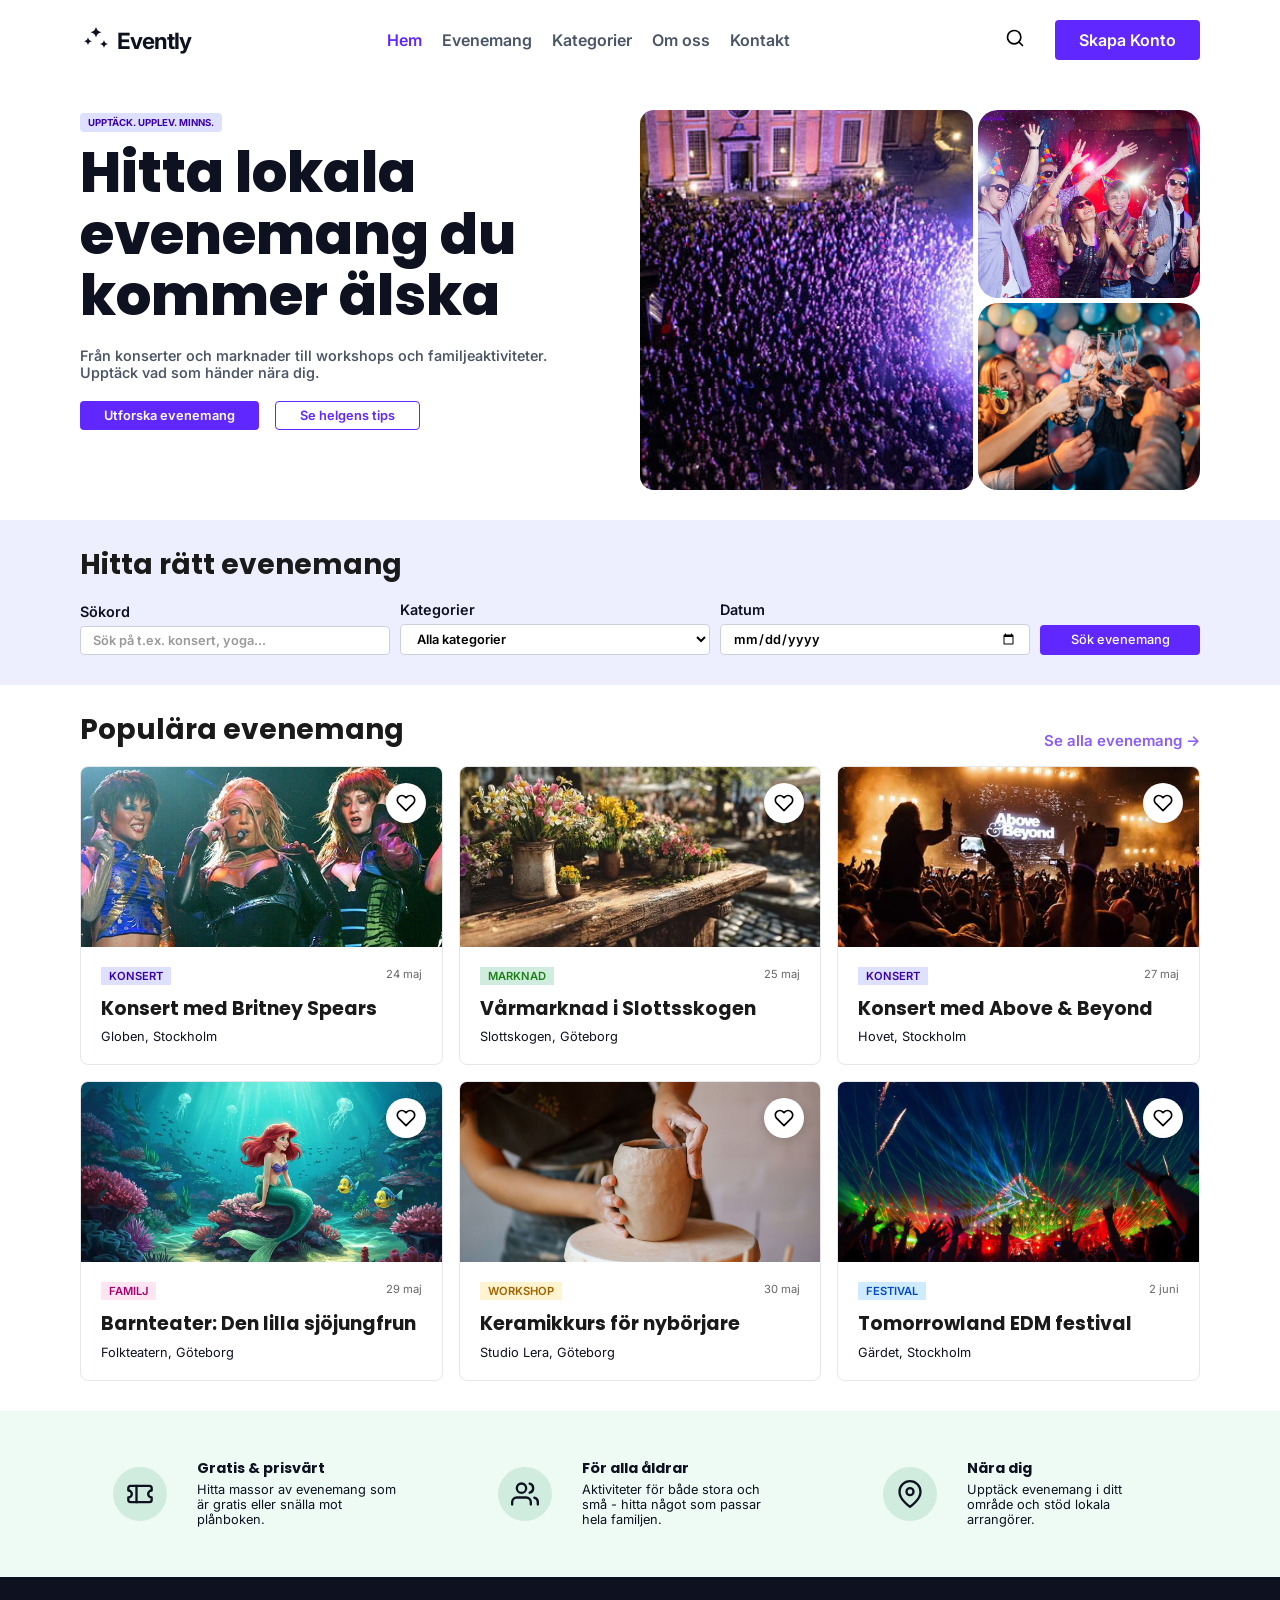
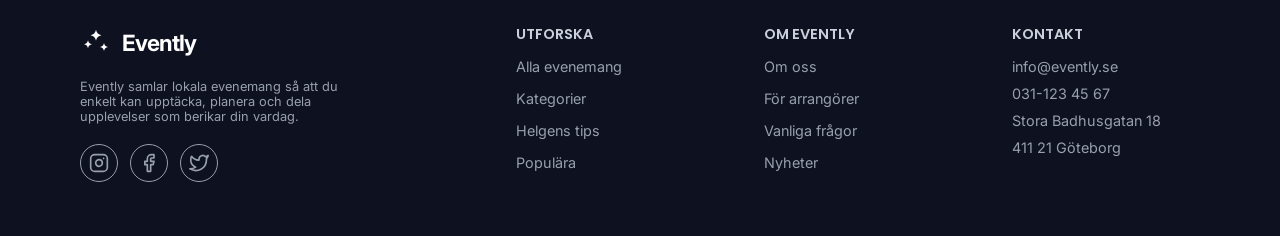
==== commit 6952cfbb: "img optimize and added hamburger functions, still working on some sections." ====
--- a/index.html
+++ b/index.html
@@ -20,6 +20,15 @@
 
         <div class="header-inner">
 
+            <div class="mobile-menu">
+                <a class="active" href="#">Hem</a>
+                <a href="#">Evenemang</a>
+                <a href="#">Kategorier</a>
+                <a href="#">Om oss</a>
+                <a href="#">Kontakt</a>
+                <a href="#">Skapa Konto</a>
+            </div>
+
             <div class="logo">
                 <a class="logo-link">
                     <svg width="32" height="32" viewBox="0 0 24 24" fill="currentColor" xmlns="http://www.w3.org/2000/svg" aria-hidden="true">
@@ -44,6 +53,14 @@
                 <line x1="21" y1="21" x2="16.65" y2="16.65"></line>
                 </svg></button>
                 <button class="create-account-btn">Skapa Konto</button>
+                <div class="hamburger">
+                    <svg width="24" height="24" viewBox="0 0 24 24" fill="none" stroke="currentColor" stroke-width="2"
+                        stroke-linecap="round" stroke-linejoin="round" aria-hidden="true">
+                        <line x1="4" y1="12" x2="20" y2="12"></line>
+                        <line x1="4" y1="6" x2="20" y2="6"></line>
+                        <line x1="4" y1="18" x2="20" y2="18"></line>
+                    </svg>
+                </div>
             </div>
 
         </div>
@@ -249,7 +266,7 @@
                             <span class="category-festival">Festival</span>
                             <span class="date">2 juni</span>
                         </div>
-                        <h3 class="event-title">Tomorrowland</h3>
+                        <h3 class="event-title">Tomorrowland EDM festival</h3>
                         <p class="location">Gärdet, Stockholm</p>
                     </div>
                 </div>
@@ -379,15 +396,14 @@
 </footer>
     </div>
 
-
-    <!-- hamburger icon -->
-    <svg width="24" height="24" viewBox="0 0 24 24" fill="none" stroke="currentColor" stroke-width="2"
-        stroke-linecap="round" stroke-linejoin="round" aria-hidden="true">
-        <line x1="4" y1="12" x2="20" y2="12"></line>
-        <line x1="4" y1="6" x2="20" y2="6"></line>
-        <line x1="4" y1="18" x2="20" y2="18"></line>
-    </svg>
-
+    <script>
+const hamburger = document.querySelector('.hamburger');
+const mobileMenu = document.querySelector('.mobile-menu');
+
+hamburger.addEventListener('click', () => {
+    mobileMenu.classList.toggle('open');
+});
+</script>
   
 </body>
 
--- a/style.css
+++ b/style.css
@@ -161,6 +161,8 @@
 
 /* OUR CSS STARTS HERE */ 
 
+/* TOP NAV / HEADER */
+
 .sitewrapper {
     max-width: 100%;
     margin: 0 auto;
@@ -258,6 +260,35 @@
     background-color: #0056b3;
 }
 
+.hamburger {
+    display:none;
+}
+
+.mobile-menu {
+    position: absolute;
+    top: 80px;
+    right: 0;
+    left: 0;
+    background: white;
+    display: none;
+    flex-direction: column;
+    gap: 20px;
+    padding: 20px 40px;
+    box-shadow: 0 10px 20px rgba(0,0,0,0.1);
+}
+
+.mobile-menu a {
+    text-decoration: none;
+    color: var(--gray-700);
+    font-weight: 600;
+}
+
+.mobile-menu.open {
+    display: flex;
+}
+
+/* TOP NAV / HEADER END */
+
 
 /* SECTION MAIN */
 
@@ -269,7 +300,6 @@
 .hero-inner {
     max-width: 1400px;
     margin: 0 auto;
-    padding: 0 40px;
     display: flex;
     align-items: flex-start;
     gap: 40px;
@@ -330,7 +360,7 @@
 }
 
 .btn.primary:hover {
-    background-color: #0056b3;
+    background-color: var(--blue-800);
 }
 
 .btn.secondary {
@@ -340,7 +370,7 @@
 }
 
 .btn.secondary:hover {
-    background-color: #333;
+    background-color: var(--gray-900);
     color: white;
 }
 
@@ -743,10 +773,14 @@
 
 .footer-col h4 {
     color: var(--gray-300);
-    font-size: 1rem;
+    font-size: 0.9rem;
     font-weight: 600;
     margin-block-end: 15px;
     text-transform:uppercase;
+}
+
+.footer-col {
+    font-size: 0.9rem;
 }
 
 .footer-links li {
@@ -771,36 +805,76 @@
     margin-bottom: 10px;
 }
 
-/* Responsive */
-@media (max-width: 992px) {
-    .footer-grid {
-        grid-template-columns: 1fr 1fr;
-        gap: 50px;
+/* FOOTER SECTION END */
+
+/* RESPONSIVE QUERIES */
+
+@media (max-width: 1140px) {
+
+    .content-wrapper {
+
+         padding: 0 20px;   
     }
+
+    .benefits-grid {
+        gap: 40px;
+    }
+
+    .header-inner {
+    padding: 0 20px;
+}
+
+@media (max-width: 980px) {
+
+    .benefits-grid {
+        gap: 0px;
+    }
+}
+
+@media (max-width: 900px) {
+
+    .nav-menu {
+        display: none;
+    }
+
+    .create-account-btn {
+        display: none;
+    }
+
+    .hamburger {
+        display: block;
+        cursor: pointer;
+    }
+
+    .benefits-grid {
+        grid-template-columns: 1fr;
+        justify-items: center;
+    }
+
+.benefit-card {
+    display: flex;
+    flex-direction: column;
+    align-items: center;
+    text-align: center;
+    gap: 15px;
+    max-width: 285px;
+    width: 100%;
+    margin-block: 20px;
+}
+
+.icon-circle {
+    margin-block-end: 5px;
+}
+
+.benefits-section {
+        padding-block: 10px;
+    }
+}
+
 }
 
 @media (max-width: 600px) {
     .footer-grid {
         grid-template-columns: 1fr;
     }
-}
-
-/* FOOTER SECTION END */
-
-
-
-@media (max-width: 992px) {
-    .header-inner {
-        padding: 0 20px;
-    }
-    
-    .nav-menu {
-        gap: 25px;
-    }
-}
-
-@media (max-width: 768px) {
-    .nav-menu {
-        display: none;
-    }
 }
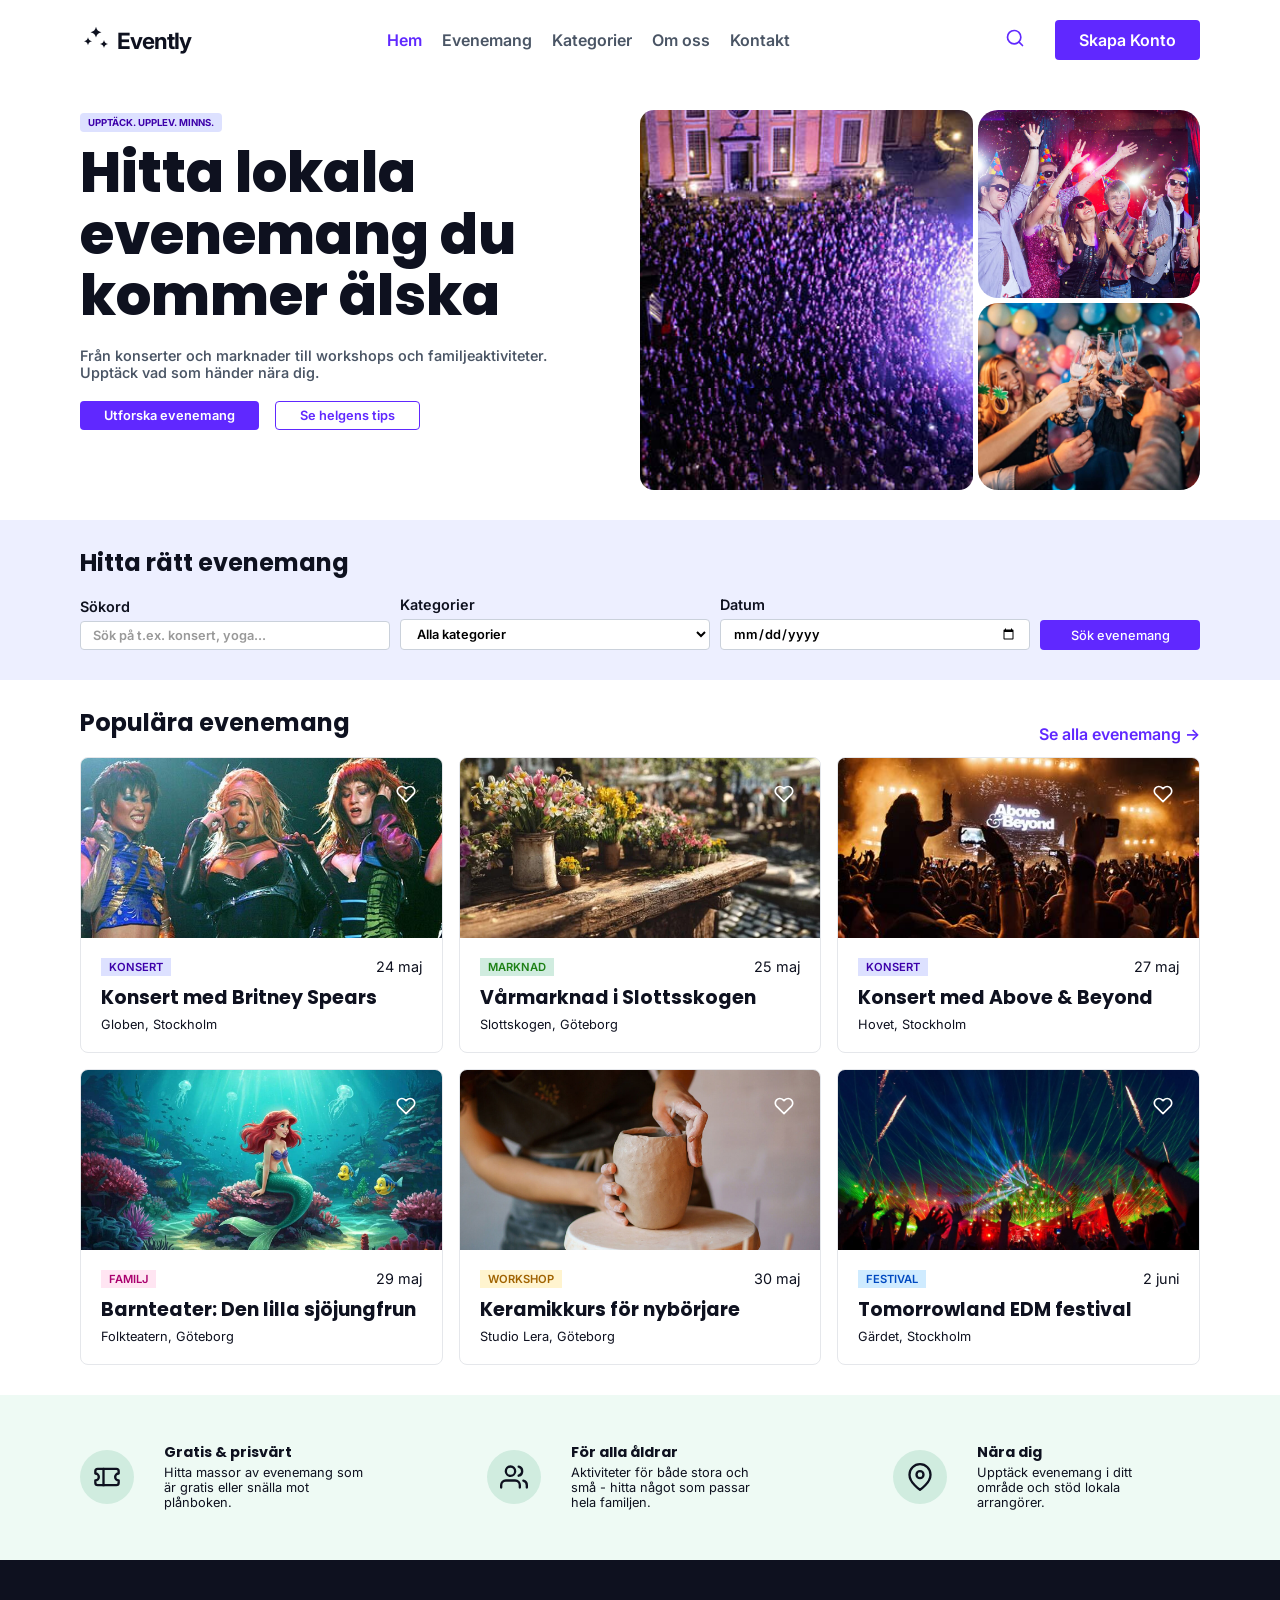
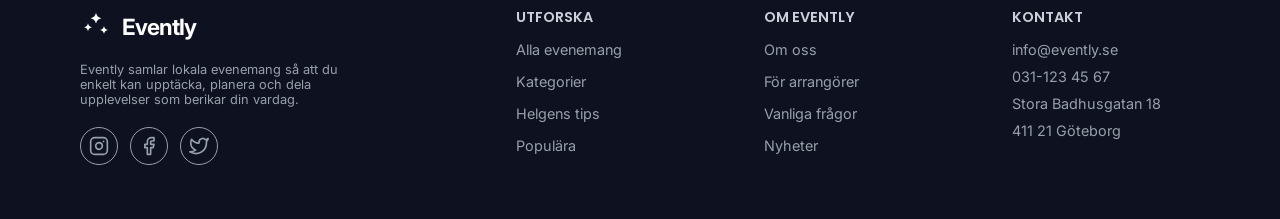
==== commit b79df3cf: "code cleanup and some logical properties" ====
--- a/index.html
+++ b/index.html
@@ -275,128 +275,127 @@
         </div>
     </section>
 
-<section class="benefits-section">
-    <div class="content-wrapper">
-        
-        <div class="benefits-grid">
-            
-            <!-- Block 1 -->
-            <div class="benefit-card">
+    <section class="benefits-section">
+
+        <div class="content-wrapper">
+
+            <div class="benefits-grid">
+
+                <div class="benefit-card">
+                        <div class="icon-circle">
+                    <svg width="48" height="48" viewBox="0 0 24 24" fill="none" stroke="currentColor" stroke-width="2" stroke-linecap="round" stroke-linejoin="round">
+                        <path d="M2 9a3 3 0 0 1 0 6v2a2 2 0 0 0 2 2h16a2 2 0 0 0 2-2v-2a3 3 0 0 1 0-6V7a2 2 0 0 0-2-2H4a2 2 0 0 0-2 2v2z"></path>
+                        <line x1="9" y1="5" x2="9" y2="19"></line>
+                    </svg>
+                    </div>
+                    <div class="benefit-text">
+                        <h3>Gratis & prisvärt</h3>
+                        <p>Hitta massor av evenemang som är gratis eller snälla mot plånboken.</p>
+                    </div>
+                </div>
+
+                <div class="benefit-card">
                     <div class="icon-circle">
-                <svg width="48" height="48" viewBox="0 0 24 24" fill="none" stroke="currentColor" stroke-width="2" stroke-linecap="round" stroke-linejoin="round">
-                    <path d="M2 9a3 3 0 0 1 0 6v2a2 2 0 0 0 2 2h16a2 2 0 0 0 2-2v-2a3 3 0 0 1 0-6V7a2 2 0 0 0-2-2H4a2 2 0 0 0-2 2v2z"></path>
-                    <line x1="9" y1="5" x2="9" y2="19"></line>
-                </svg>
-                </div>
-                <div class="benefit-text">
-                    <h3>Gratis & prisvärt</h3>
-                    <p>Hitta massor av evenemang som är gratis eller snälla mot plånboken.</p>
-                </div>
-            </div>
-
-            <!-- Block 2 -->
-            <div class="benefit-card">
-                <div class="icon-circle">
-                <svg width="48" height="48" viewBox="0 0 24 24" fill="none" stroke="currentColor" stroke-width="2" stroke-linecap="round" stroke-linejoin="round">
-                    <path d="M17 21v-2a4 4 0 0 0-4-4H5a4 4 0 0 0-4 4v2"></path>
-                    <circle cx="9" cy="7" r="4"></circle>
-                    <path d="M23 21v-2a4 4 0 0 0-3-3.87"></path>
-                    <path d="M16 3.13a4 4 0 0 1 0 7.75"></path>
-                </svg>
-                </div>
-                <div class="benefit-text">
-                    <h3>För alla åldrar</h3>
-                    <p>Aktiviteter för både stora och små - hitta något som passar hela familjen.</p>
-                </div>
-            </div>
-
-            <!-- Block 3 - Add your third one here -->
-            <div class="benefit-card">
-                <div class="icon-circle">
-                    <svg class="m-1 text-emerald-800" width="24" height="24" viewBox="0 0 24 24" fill="none" stroke="currentColor"
-        stroke-width="2" stroke-linecap="round" stroke-linejoin="round" aria-hidden="true">
-        <path d="M21 10c0 7-9 13-9 13s-9-6-9-13a9 9 0 0 1 18 0z"></path>
-        <circle cx="12" cy="10" r="3"></circle>
-    </svg>
-    </div>
-                <div class="benefit-text">
-                    <h3>Nära dig</h3>
-                    <p>Upptäck evenemang i ditt område och stöd lokala arrangörer.</p>
-                </div>
+                    <svg width="48" height="48" viewBox="0 0 24 24" fill="none" stroke="currentColor" stroke-width="2" stroke-linecap="round" stroke-linejoin="round">
+                        <path d="M17 21v-2a4 4 0 0 0-4-4H5a4 4 0 0 0-4 4v2"></path>
+                        <circle cx="9" cy="7" r="4"></circle>
+                        <path d="M23 21v-2a4 4 0 0 0-3-3.87"></path>
+                        <path d="M16 3.13a4 4 0 0 1 0 7.75"></path>
+                    </svg>
+                    </div>
+                    <div class="benefit-text">
+                        <h3>För alla åldrar</h3>
+                        <p>Aktiviteter för både stora och små - hitta något som passar hela familjen.</p>
+                    </div>
+                </div>
+
+                <div class="benefit-card">
+                    <div class="icon-circle">
+                    <svg class="m-1 text-emerald-800" width="24" height="24" viewBox="0 0 24 24" fill="none" stroke="currentColor" stroke-width="2" stroke-linecap="round" stroke-linejoin="round" aria-hidden="true">
+                        <path d="M21 10c0 7-9 13-9 13s-9-6-9-13a9 9 0 0 1 18 0z"></path>
+                        <circle cx="12" cy="10" r="3"></circle>
+                    </svg>
+                    </div>
+                    <div class="benefit-text">
+                        <h3>Nära dig</h3>
+                        <p>Upptäck evenemang i ditt område och stöd lokala arrangörer.</p>
+                    </div>
+                </div>
+
             </div>
 
         </div>
-    </div>
-</section>
+
+    </section>
 
     </main>
 
-<footer class="footer">
-    <div class="content-wrapper">
-        
-        <div class="footer-grid">
-            
-            <div class="footer-col logo-col">
-                <div class="logo">
-                    <a href="#" class="logo-link">
-
-                        <svg width="32" height="32" viewBox="0 0 24 24" fill="currentColor" xmlns="http://www.w3.org/2000/svg">
-                            <path d="M12 2c-.4 2.3-1.8 3.7-4.1 4.1C10.2 6.5 11.6 7.9 12 10.2c.4-2.3 1.8-3.7 4.1-4.1-2.3-.4-3.7-1.8-4.1-4.1zM6 10c-.3 1.7-1.3 2.7-3 3 1.7.3 2.7 1.3 3 3 .3-1.7 1.3-2.7 3-3-1.7-.3-2.7-1.3-3-3zm12 2c-.3 1.7-1.3 2.7-3 3 1.7.3 2.7 1.3 3 3 .3-1.7 1.3-2.7 3-3-1.7-.3-2.7-1.3-3-3z" />
-                        </svg>
-                        <span>Evently</span>
-                    </a>
-                </div>
-                
-                <p class="footer-description">
-                    Evently samlar lokala evenemang så att du enkelt kan upptäcka, planera och dela upplevelser som berikar din vardag.
-                </p>
-                
-                <div class="social-icons">
-                    <a href="#" class="social-icon"><svg width="20" height="20" viewBox="0 0 24 24" fill="none" stroke="currentColor" stroke-width="2" stroke-linecap="round" stroke-linejoin="round"><rect x="2" y="2" width="20" height="20" rx="5" ry="5"></rect><path d="M16 11.37A4 4 0 1 1 12.63 8 4 4 0 0 1 16 11.37z"></path><line x1="17.5" y1="6.5" x2="17.51" y2="6.5"></line></svg></a>
-                    <a href="#" class="social-icon"><svg width="20" height="20" viewBox="0 0 24 24" fill="none" stroke="currentColor" stroke-width="2" stroke-linecap="round" stroke-linejoin="round"><path d="M18 2h-3a5 5 0 0 0-5 5v3H7v4h3v8h4v-8h3l1-4h-4V7a1 1 0 0 1 1-1h3z"></path></svg></a>
-                    <a href="#" class="social-icon"><svg width="20" height="20" viewBox="0 0 24 24" fill="none" stroke="currentColor" stroke-width="2" stroke-linecap="round" stroke-linejoin="round"><path d="M23 3a10.9 10.9 0 0 1-3.14 1.53 4.48 4.48 0 0 0-7.86 3v1A10.66 10.66 0 0 1 3 4s-4 9 5 13a11.64 11.64 0 0 1-7 2c9 5 20 0 20-11.5a4.5 4.5 0 0 0-.08-.83A7.72 7.72 0 0 0 23 3z"></path></svg></a>
-                </div>
-            </div>
-
-            <!-- Column 2 -->
-            <div class="footer-col">
-                <h4>Utforska</h4>
-                <ul class="footer-links">
-                    <li><a href="#">Alla evenemang</a></li>
-                    <li><a href="#">Kategorier</a></li>
-                    <li><a href="#">Helgens tips</a></li>
-                    <li><a href="#">Populära</a></li>
-                </ul>
-            </div>
-
-            <!-- Column 3 -->
-            <div class="footer-col">
-                <h4>Om Evently</h4>
-                <ul class="footer-links">
-                    <li><a href="#">Om oss</a></li>
-                    <li><a href="#">För arrangörer</a></li>
-                    <li><a href="#">Vanliga frågor</a></li>
-                    <li><a href="#">Nyheter</a></li>
-                </ul>
-            </div>
-
-            <!-- Column 4 -->
-            <div class="footer-col">
-                <h4>Kontakt</h4>
-                <ul class="footer-contact">
-                    <li>info@evently.se</li>
-                    <li>031-123 45 67</li>
-                    <li>Stora Badhusgatan 18</li>
-                    <li>411 21 Göteborg</li>
-                </ul>
-            </div>
-
+    <footer class="footer">
+
+        <div class="content-wrapper">
+
+            <div class="footer-grid">
+
+                <div class="footer-col logo-col">
+                    <div class="logo">
+                        <a href="#" class="logo-link">
+
+                            <svg width="32" height="32" viewBox="0 0 24 24" fill="currentColor" xmlns="http://www.w3.org/2000/svg">
+                                <path d="M12 2c-.4 2.3-1.8 3.7-4.1 4.1C10.2 6.5 11.6 7.9 12 10.2c.4-2.3 1.8-3.7 4.1-4.1-2.3-.4-3.7-1.8-4.1-4.1zM6 10c-.3 1.7-1.3 2.7-3 3 1.7.3 2.7 1.3 3 3 .3-1.7 1.3-2.7 3-3-1.7-.3-2.7-1.3-3-3zm12 2c-.3 1.7-1.3 2.7-3 3 1.7.3 2.7 1.3 3 3 .3-1.7 1.3-2.7 3-3-1.7-.3-2.7-1.3-3-3z" />
+                            </svg>
+                            <span>Evently</span>
+                        </a>
+                    </div>
+
+                    <p class="footer-description">
+                        Evently samlar lokala evenemang så att du enkelt kan upptäcka, planera och dela upplevelser som berikar din vardag.
+                    </p>
+
+                    <div class="social-icons">
+                        <a href="#" class="social-icon"><svg width="20" height="20" viewBox="0 0 24 24" fill="none" stroke="currentColor" stroke-width="2" stroke-linecap="round" stroke-linejoin="round"><rect x="2" y="2" width="20" height="20" rx="5" ry="5"></rect><path d="M16 11.37A4 4 0 1 1 12.63 8 4 4 0 0 1 16 11.37z"></path><line x1="17.5" y1="6.5" x2="17.51" y2="6.5"></line></svg></a>
+                        <a href="#" class="social-icon"><svg width="20" height="20" viewBox="0 0 24 24" fill="none" stroke="currentColor" stroke-width="2" stroke-linecap="round" stroke-linejoin="round"><path d="M18 2h-3a5 5 0 0 0-5 5v3H7v4h3v8h4v-8h3l1-4h-4V7a1 1 0 0 1 1-1h3z"></path></svg></a>
+                        <a href="#" class="social-icon"><svg width="20" height="20" viewBox="0 0 24 24" fill="none" stroke="currentColor" stroke-width="2" stroke-linecap="round" stroke-linejoin="round"><path d="M23 3a10.9 10.9 0 0 1-3.14 1.53 4.48 4.48 0 0 0-7.86 3v1A10.66 10.66 0 0 1 3 4s-4 9 5 13a11.64 11.64 0 0 1-7 2c9 5 20 0 20-11.5a4.5 4.5 0 0 0-.08-.83A7.72 7.72 0 0 0 23 3z"></path></svg></a>
+                    </div>
+                </div>
+
+                <div class="footer-col">
+                    <h4>Utforska</h4>
+                    <ul class="footer-links">
+                        <li><a href="#">Alla evenemang</a></li>
+                        <li><a href="#">Kategorier</a></li>
+                        <li><a href="#">Helgens tips</a></li>
+                        <li><a href="#">Populära</a></li>
+                    </ul>
+                </div>
+
+                <div class="footer-col">
+                    <h4>Om Evently</h4>
+                    <ul class="footer-links">
+                        <li><a href="#">Om oss</a></li>
+                        <li><a href="#">För arrangörer</a></li>
+                        <li><a href="#">Vanliga frågor</a></li>
+                        <li><a href="#">Nyheter</a></li>
+                    </ul>
+                </div>
+
+                <div class="footer-col">
+                    <h4>Kontakt</h4>
+                    <ul class="footer-contact">
+                        <li>info@evently.se</li>
+                        <li>031-123 45 67</li>
+                        <li>Stora Badhusgatan 18</li>
+                        <li>411 21 Göteborg</li>
+                    </ul>
+                </div>
+
+            </div>
         </div>
-    </div>
-</footer>
-    </div>
-
-    <script>
+
+    </footer>
+
+</div>
+
+<script>
 const hamburger = document.querySelector('.hamburger');
 const mobileMenu = document.querySelector('.mobile-menu');
 
--- a/style.css
+++ b/style.css
@@ -76,6 +76,7 @@
 body {
     font-family: var(--font-inter);
     color: var(--gray-900);
+    background: #fff; /* had to add this because on graphene OS browser it sets background color to black */  
 }
 
 h1,
@@ -171,18 +172,18 @@
 .content-wrapper {
     max-width: 1200px;
     margin: 0 auto;
-    padding: 0 40px;
+    padding-inline: 40px;
 }
 
 .header {
-    background-color: #ffffff;
+    background-color: var(--white);
 }
 
 .header-inner {
     display: flex;
     align-items: center;
     justify-content: space-between;
-    padding: 0 40px;
+    padding-inline: 40px;
     height: 80px;
     max-width: 1200px;
     margin: 0 auto;
@@ -201,8 +202,6 @@
     color: var(--gray-900);
 }
 
-
-
 .logo span {
     font-size: 1.4rem;
     font-weight: 700;
@@ -225,7 +224,7 @@
 }
 
 .nav-menu a:hover {
-    color: #007bff;
+    color: var(--purple-600);
 }
 
 .header-right {
@@ -235,21 +234,24 @@
 }
 
 .search-btn {
-    padding: 10px 20px;
+    padding-block: 10px;
+    padding-inline: 20px;
     border:none;
     cursor: pointer;
     font-size: 15px;
     background:var(--white);
+    color: var(--purple-600);
 }
 
 .search-btn:hover {
-    background-color: #e9ecef;
+    background-color: var(--white);
 }
 
 .create-account-btn {
-    padding: 10px 24px;
+    padding-block: 10px;
+    padding-inline: 24px;
     background-color: var(--purple-600);
-    color: white;
+    color: var(--white);
     border: none;
     border-radius:4px; 
     cursor: pointer;
@@ -257,11 +259,12 @@
 }
 
 .create-account-btn:hover {
-    background-color: #0056b3;
+    background-color: var(--blue-800);
 }
 
 .hamburger {
     display:none;
+    color: var(--purple-600);
 }
 
 .mobile-menu {
@@ -273,13 +276,13 @@
     display: none;
     flex-direction: column;
     gap: 20px;
-    padding: 20px 40px;
+    padding-block: 20px;
+    padding-inline: 40px;
     box-shadow: 0 10px 20px rgba(0,0,0,0.1);
 }
 
 .mobile-menu a {
     text-decoration: none;
-    color: var(--gray-700);
     font-weight: 600;
 }
 
@@ -288,7 +291,6 @@
 }
 
 /* TOP NAV / HEADER END */
-
 
 /* SECTION MAIN */
 
@@ -315,7 +317,8 @@
     display: inline-block;
     background-color: var(--purple-200);
     color: var(--purple-800);
-    padding: 4px 8px;
+    padding-block: 4px;
+    padding-inline: 8px;
     border-radius: 4px;
     font-weight: 700;
     margin-block-end: 10px;
@@ -325,7 +328,6 @@
 
 .hero-title {
     font-size: 3.5rem;
-    line-height: 1.1;
     font-weight: 800;
     color: var(--gray-950);
     margin-block-end: 20px;
@@ -345,7 +347,8 @@
 }
 
 .btn {
-    padding: 6px 24px;
+    padding-block: 6px;
+    padding-inline: 24px;
     font-size: 0.8rem;
     font-weight: 600;
     border-radius: 4px;
@@ -371,7 +374,7 @@
 
 .btn.secondary:hover {
     background-color: var(--gray-900);
-    color: white;
+    color: var(--white);
 }
 
 .hero-images {
@@ -412,28 +415,26 @@
     object-fit: cover;
 }
 
-
 /* SECTION MAIN END */
 
 /* FILTER SECTION */
 
 .filters-section {
-    background-color: var(--purple-100);     /* ← Change this to your desired color */
-    padding: 30px 0;
-    width: 100%;                   /* Full width */
+    background-color: var(--purple-100);
+    padding-block: 30px;
+    width: 100%;
 }
 
 .filters-inner {
     max-width: 1200px;
     margin: 0 auto;
-    padding: 0 30px;
 }
 
 .section-title {
     font-size: 1.4rem;
     font-weight: 700;
     color: var(--gray-900);
-    margin-bottom: 20px;
+    margin-block-end: 20px;
 }
 
 .filters-row {
@@ -443,19 +444,17 @@
     flex-wrap: wrap;
 }
 
-/* The 3 input fields expand equally */
 .filter-group {
     display: flex;
     flex-direction: column;
-    flex: 1;                    /* This makes them grow */
+    flex: 1;
     min-width: 120px;
 }
 
-/* Button group - does NOT grow */
 .button-group {
-    flex: 0 0 auto;             /* Important: do not grow */
+    flex: 0 0 auto;
     width: auto;
-    min-width: 160px;           /* Adjust this value as needed */
+    min-width: 160px;
 }
 
 .filter-group label {
@@ -468,11 +467,12 @@
 .search-input,
 .select-input,
 .date-input {
-    padding: 6px 12px;
+    padding-block: 6px;
+    padding-inline: 12px;
     font-size: 0.8rem;
     border: 1px solid var(--gray-300);
     border-radius: 4px;
-    background-color: #fff;
+    background-color: var(--white);
     transition: all 0.3s;
     font-weight:600;
 }
@@ -489,9 +489,9 @@
     color: #999;
 }
 
-/* Search Button */
 .search-filter-btn {
-    padding: 6px 4px;
+    padding-block: 6px;
+    padding-inline: 4px;
     font-size: 0.8rem;
     font-weight: 500;
     background-color: var(--purple-600);
@@ -513,7 +513,7 @@
 /* CARDS SECTION */
 
 .popular-section {
-        padding: 30px 0px;
+        padding-block: 30px;
 }
 
 .section-header {
@@ -523,30 +523,28 @@
 }
 
 .section-title {
-    font-size: 28px;
+    font-size: 1.5rem;
     font-weight: 700;
-    color: #1a1a1a;
+    color: var(--gray-950);
 }
 
 .see-all {
-    color: #8b5cf6;
+    color: var(--purple-600);
     font-weight: 600;
     text-decoration: none;
-    font-size: 15px;
+    font-size: 1rem;
 }
 
 .see-all:hover {
     text-decoration: underline;
 }
 
-/* Grid */
 .events-grid {
     display: grid;
     grid-template-columns: repeat(auto-fit, minmax(300px, 1fr));
     gap: 16px;
 }
 
-/* Card */
 .event-card {
     background-color: white;
     border: 1px solid #e5e7eb;
@@ -576,7 +574,8 @@
     position: absolute;
     top: 16px;
     right: 16px;
-    background: white;
+    background: transparent;
+    color: var(--white);
     border: none;
     width: 40px;
     height: 40px;
@@ -585,7 +584,6 @@
     align-items: center;
     justify-content: center;
     cursor: pointer;
-    box-shadow: 0 4px 12px rgba(0, 0, 0, 0.15);
     transition: all 0.2s;
 }
 
@@ -595,7 +593,8 @@
 }
 
 .card-content {
-    padding: 20px;
+    padding-block: 20px;
+    padding-inline: 20px;
 }
 
 .card-meta {
@@ -609,7 +608,8 @@
     color: var(--purple-800);
     background: var(--purple-200);
     font-weight: 600;
-    padding: 2px 8px;
+    padding-block: 2px;
+    padding-inline: 8px;
     text-transform:uppercase;
 }
 
@@ -617,7 +617,8 @@
     color: var(--emerald-800);
     background: var(--mint-200);
     font-weight: 600;
-    padding: 2px 8px;
+    padding-block: 2px;
+    padding-inline: 8px;
     text-transform:uppercase;
 }
 
@@ -625,7 +626,8 @@
     color: var(--orange-800);
     background: var(--orange-100);
     font-weight: 600;
-    padding: 2px 8px;
+    padding-block: 2px;
+    padding-inline: 8px;
     text-transform:uppercase;
 }
 
@@ -633,7 +635,8 @@
     color: var(--pink-800);
     background: var(--pink-100);
     font-weight: 600;
-    padding: 2px 8px;
+    padding-block: 2px;
+    padding-inline: 8px;
     text-transform:uppercase;
 }
 
@@ -641,20 +644,21 @@
     color: var(--blue-800);
     background: var(--blue-100);
     font-weight: 600;
-    padding: 2px 8px;
+    padding-block: 2px;
+    padding-inline: 8px;
     text-transform:uppercase;
 }
 
 .date {
-    color: #666;
+    color: var(--gray-500);
+    font-size:0.9rem;
 }
 
 .event-title {
     font-size: 19px;
     font-weight: 700;
-    line-height: 1.3;
-    margin-bottom: 8px;
-    color: #1a1a1a;
+    margin-block-end: 8px;
+    color: var(--gray-950);
 }
 
 .location {
@@ -668,13 +672,13 @@
 
 .benefits-section {
     background-color: var(--mint-50);
-    padding: 50px 0;
+    padding-block: 50px;
     width: 100%;
 }
 
 .benefits-grid {
     display: grid;
-    grid-template-columns: repeat(auto-fit, minmax(285px, 285px));
+    grid-template-columns: repeat(3, 1fr);
     gap: 100px;                
     justify-content: center;     
 }
@@ -723,7 +727,8 @@
 
 .footer {
     background-color: var(--gray-950); 
-    padding: 50px 0;
+    padding-block: 50px;
+    padding-inline: 20px;
     width: 100%;
 }
 
@@ -784,7 +789,7 @@
 }
 
 .footer-links li {
-    margin-bottom: 15px;
+    margin-block-end: 15px;
 }
 
 .footer-links a {
@@ -794,7 +799,7 @@
 }
 
 .footer-links a:hover {
-    color: white;
+    color: var(--white);
 }
 
 .footer-contact {
@@ -802,7 +807,7 @@
 }
 
 .footer-contact li {
-    margin-bottom: 10px;
+    margin-block-end: 10px;
 }
 
 /* FOOTER SECTION END */
@@ -812,23 +817,17 @@
 @media (max-width: 1140px) {
 
     .content-wrapper {
-
-         padding: 0 20px;   
+            padding-inline: 20px;   
     }
 
     .benefits-grid {
-        gap: 40px;
+            gap: 40px;
     }
 
     .header-inner {
-    padding: 0 20px;
-}
-
-@media (max-width: 980px) {
-
-    .benefits-grid {
-        gap: 0px;
-    }
+            padding-inline: 20px;
+    }
+
 }
 
 @media (max-width: 900px) {
@@ -845,36 +844,85 @@
         display: block;
         cursor: pointer;
     }
+    
+    .benefit-card {
+        flex-direction: column;
+        align-items: center;
+        text-align: center;
+        gap: 15px;
+    }
+
+    .hero-inner {
+        flex-direction: column;
+        gap: 20px;
+    }
+
+    .hero-images {
+         flex: initial;
+        display: flex;
+        flex-direction: row;
+        width: 100%;
+        height: 240px;
+    }
+
+    .large-image {
+        flex: 2;
+    }
+
+    .small-images {
+        flex: 2;
+        display: contents;
+    }
+
+    .small-image {
+        flex: 1;
+    }
+    
+}
+
+@media (max-width: 600px) {
+
+    .footer-grid {
+        grid-template-columns: 1fr 2fr;
+        gap: 20px;
+    }
+    
+    .logo-col {
+        grid-column: 1 / -1;
+    }
+
+    .hero-images {
+        height: 120px;
+    }
+
+    .large-image,
+    .small-image {
+        flex: 1;
+    }
+
+    .small-images {
+        flex: 1;
+    }
+    .filters-row {
+        flex-direction: column;
+        align-items: stretch;
+        gap: 15px;
+    }
+
+    .filter-group,
+    .button-group {
+        width: 100%;
+        flex: none;
+        min-width: 0;
+    }
+
+    .search-filter-btn {
+        width: 100%;
+    }
 
     .benefits-grid {
-        grid-template-columns: 1fr;
-        justify-items: center;
-    }
-
-.benefit-card {
-    display: flex;
-    flex-direction: column;
-    align-items: center;
-    text-align: center;
-    gap: 15px;
-    max-width: 285px;
-    width: 100%;
-    margin-block: 20px;
-}
-
-.icon-circle {
-    margin-block-end: 5px;
-}
-
-.benefits-section {
-        padding-block: 10px;
-    }
-}
-
-}
-
-@media (max-width: 600px) {
-    .footer-grid {
-        grid-template-columns: 1fr;
-    }
+    grid-template-columns: 1fr;
+    justify-items: center;
+    }
+
 }
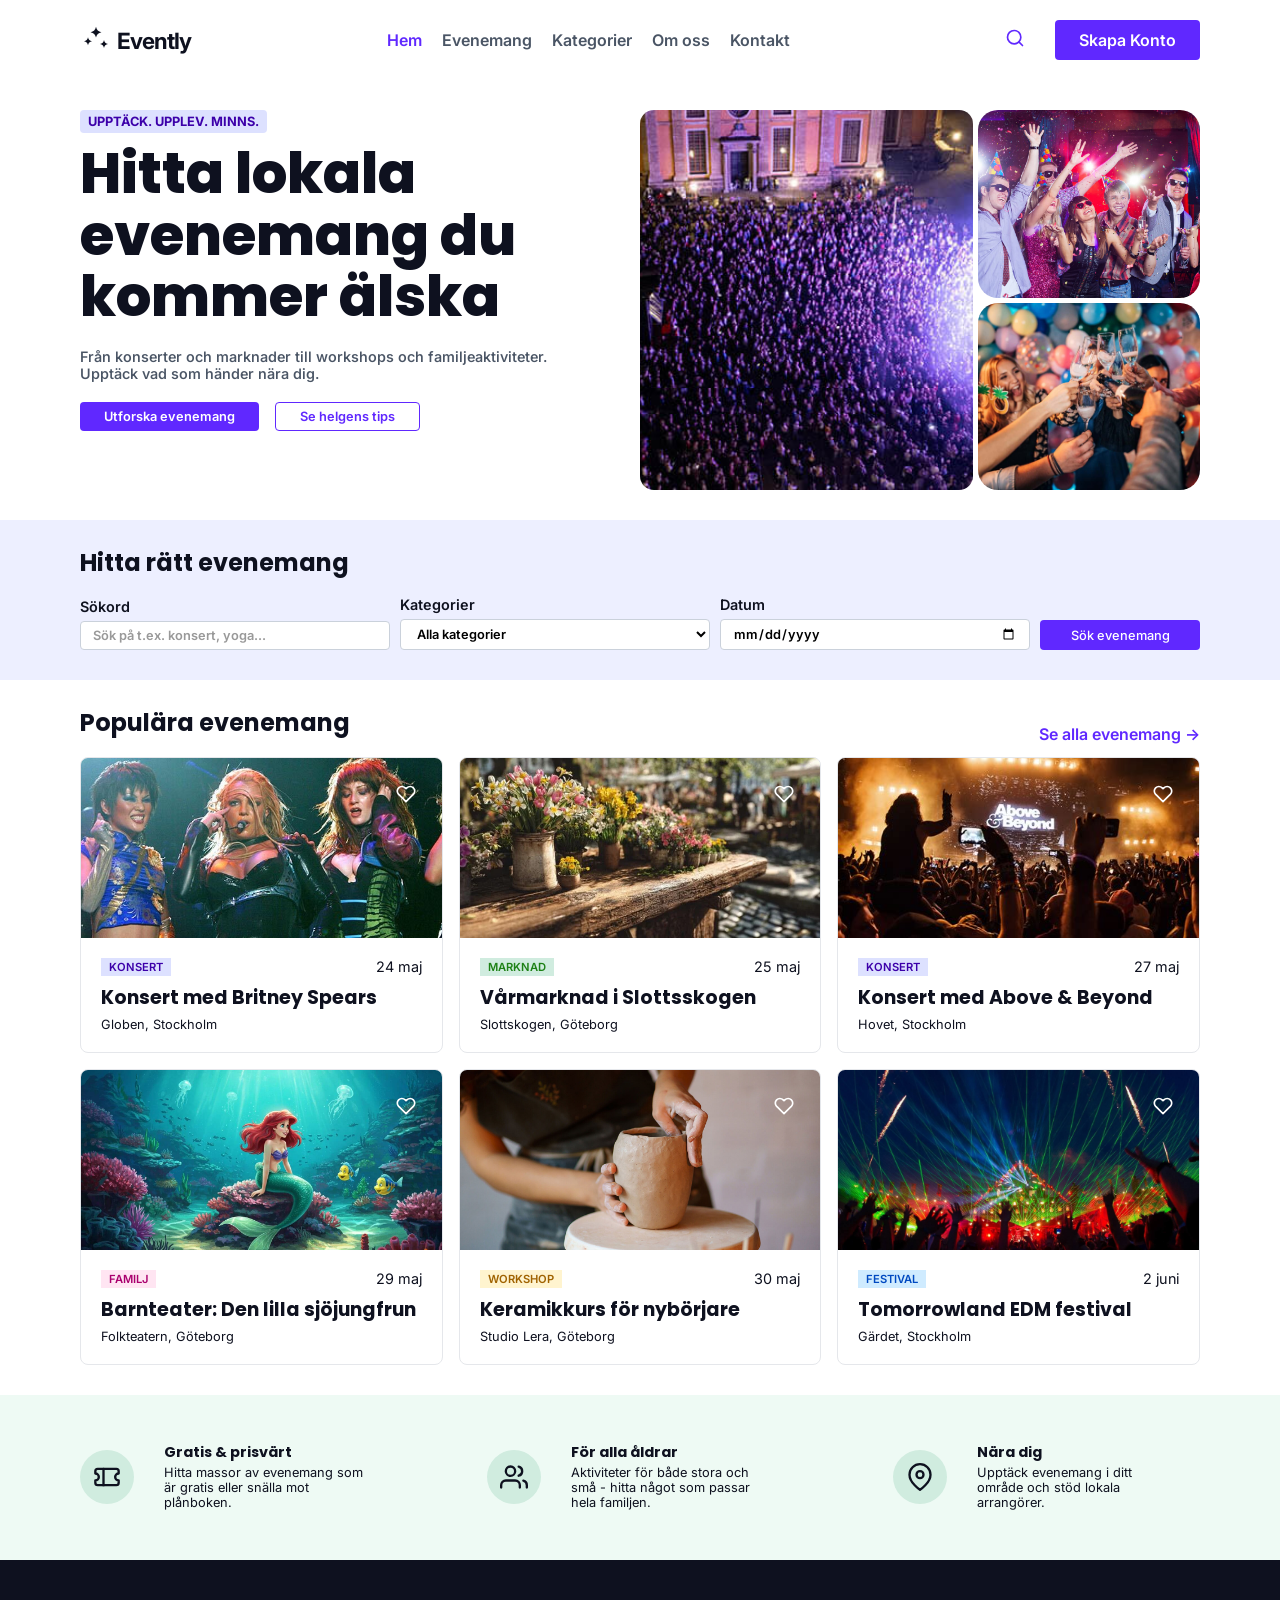
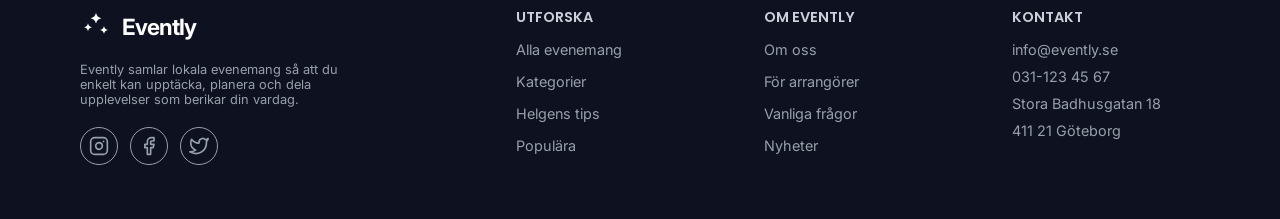
==== commit 2f8dc3e1: "accessibility update" ====
--- a/index.html
+++ b/index.html
@@ -47,12 +47,15 @@
             </nav>
 
             <div class="header-right">
-                <button class="search-btn"> <svg width="20" height="20" viewBox="0 0 24 24" fill="none" stroke="currentColor" stroke-width="2"
+
+                <button class="search-btn" aria-label="Sök"> <svg width="20" height="20" viewBox="0 0 24 24" fill="none" stroke="currentColor" stroke-width="2"
             stroke-linecap="round" stroke-linejoin="round" aria-hidden="true">
                 <circle cx="11" cy="11" r="8"></circle>
                 <line x1="21" y1="21" x2="16.65" y2="16.65"></line>
                 </svg></button>
+
                 <button class="create-account-btn">Skapa Konto</button>
+
                 <div class="hamburger">
                     <svg width="24" height="24" viewBox="0 0 24 24" fill="none" stroke="currentColor" stroke-width="2"
                         stroke-linecap="round" stroke-linejoin="round" aria-hidden="true">
@@ -60,6 +63,7 @@
                         <line x1="4" y1="6" x2="20" y2="6"></line>
                         <line x1="4" y1="18" x2="20" y2="18"></line>
                     </svg>
+
                 </div>
             </div>
 
@@ -159,8 +163,8 @@
 
                 <div class="event-card">
                     <div class="card-image">
-                        <img src="img/card1.jpg">
-                        <button class="favorite-btn">
+                        <img src="img/card1.jpg" alt="">
+                        <button class="favorite-btn" aria-label="Love this">
                             <svg width="20" height="20" viewBox="0 0 24 24" fill="none" stroke="currentColor" stroke-width="2" stroke-linecap="round" stroke-linejoin="round">
                                 <path d="M20.84 4.61a5.5 5.5 0 0 0-7.78 0L12 5.67l-1.06-1.06a5.5 5.5 0 0 0-7.78 7.78l1.06 1.06L12 21.23l7.78-7.78 1.06-1.06a5.5 5.5 0 0 0 0-7.78z"></path>
                             </svg>
@@ -178,8 +182,8 @@
 
                  <div class="event-card">
                     <div class="card-image">
-                        <img src="img/card2.jpg">
-                        <button class="favorite-btn">
+                        <img src="img/card2.jpg" alt="">
+                        <button class="favorite-btn" aria-label="Love this">
                             <svg width="20" height="20" viewBox="0 0 24 24" fill="none" stroke="currentColor" stroke-width="2" stroke-linecap="round" stroke-linejoin="round">
                                 <path d="M20.84 4.61a5.5 5.5 0 0 0-7.78 0L12 5.67l-1.06-1.06a5.5 5.5 0 0 0-7.78 7.78l1.06 1.06L12 21.23l7.78-7.78 1.06-1.06a5.5 5.5 0 0 0 0-7.78z"></path>
                             </svg>
@@ -197,8 +201,8 @@
 
                  <div class="event-card">
                     <div class="card-image">
-                        <img src="img/card3.jpg">
-                        <button class="favorite-btn">
+                        <img src="img/card3.jpg" alt="">
+                        <button class="favorite-btn" aria-label="Love this">
                             <svg width="20" height="20" viewBox="0 0 24 24" fill="none" stroke="currentColor" stroke-width="2" stroke-linecap="round" stroke-linejoin="round">
                                 <path d="M20.84 4.61a5.5 5.5 0 0 0-7.78 0L12 5.67l-1.06-1.06a5.5 5.5 0 0 0-7.78 7.78l1.06 1.06L12 21.23l7.78-7.78 1.06-1.06a5.5 5.5 0 0 0 0-7.78z"></path>
                             </svg>
@@ -216,8 +220,8 @@
 
                  <div class="event-card">
                     <div class="card-image">
-                        <img src="img/card4.jpg">
-                        <button class="favorite-btn">
+                        <img src="img/card4.jpg" alt="">
+                        <button class="favorite-btn" aria-label="Love this">
                             <svg width="20" height="20" viewBox="0 0 24 24" fill="none" stroke="currentColor" stroke-width="2" stroke-linecap="round" stroke-linejoin="round">
                                 <path d="M20.84 4.61a5.5 5.5 0 0 0-7.78 0L12 5.67l-1.06-1.06a5.5 5.5 0 0 0-7.78 7.78l1.06 1.06L12 21.23l7.78-7.78 1.06-1.06a5.5 5.5 0 0 0 0-7.78z"></path>
                             </svg>
@@ -235,8 +239,8 @@
 
                  <div class="event-card">
                     <div class="card-image">
-                        <img src="img/card5.jpg">
-                        <button class="favorite-btn">
+                        <img src="img/card5.jpg" alt="">
+                        <button class="favorite-btn" aria-label="Love this">
                             <svg width="20" height="20" viewBox="0 0 24 24" fill="none" stroke="currentColor" stroke-width="2" stroke-linecap="round" stroke-linejoin="round">
                                 <path d="M20.84 4.61a5.5 5.5 0 0 0-7.78 0L12 5.67l-1.06-1.06a5.5 5.5 0 0 0-7.78 7.78l1.06 1.06L12 21.23l7.78-7.78 1.06-1.06a5.5 5.5 0 0 0 0-7.78z"></path>
                             </svg>
@@ -254,8 +258,8 @@
 
                  <div class="event-card">
                     <div class="card-image">
-                        <img src="img/card6.jpg">
-                        <button class="favorite-btn">
+                        <img src="img/card6.jpg" alt="">
+                        <button class="favorite-btn" aria-label="Love this">
                             <svg width="20" height="20" viewBox="0 0 24 24" fill="none" stroke="currentColor" stroke-width="2" stroke-linecap="round" stroke-linejoin="round">
                                 <path d="M20.84 4.61a5.5 5.5 0 0 0-7.78 0L12 5.67l-1.06-1.06a5.5 5.5 0 0 0-7.78 7.78l1.06 1.06L12 21.23l7.78-7.78 1.06-1.06a5.5 5.5 0 0 0 0-7.78z"></path>
                             </svg>
@@ -352,9 +356,9 @@
                     </p>
 
                     <div class="social-icons">
-                        <a href="#" class="social-icon"><svg width="20" height="20" viewBox="0 0 24 24" fill="none" stroke="currentColor" stroke-width="2" stroke-linecap="round" stroke-linejoin="round"><rect x="2" y="2" width="20" height="20" rx="5" ry="5"></rect><path d="M16 11.37A4 4 0 1 1 12.63 8 4 4 0 0 1 16 11.37z"></path><line x1="17.5" y1="6.5" x2="17.51" y2="6.5"></line></svg></a>
-                        <a href="#" class="social-icon"><svg width="20" height="20" viewBox="0 0 24 24" fill="none" stroke="currentColor" stroke-width="2" stroke-linecap="round" stroke-linejoin="round"><path d="M18 2h-3a5 5 0 0 0-5 5v3H7v4h3v8h4v-8h3l1-4h-4V7a1 1 0 0 1 1-1h3z"></path></svg></a>
-                        <a href="#" class="social-icon"><svg width="20" height="20" viewBox="0 0 24 24" fill="none" stroke="currentColor" stroke-width="2" stroke-linecap="round" stroke-linejoin="round"><path d="M23 3a10.9 10.9 0 0 1-3.14 1.53 4.48 4.48 0 0 0-7.86 3v1A10.66 10.66 0 0 1 3 4s-4 9 5 13a11.64 11.64 0 0 1-7 2c9 5 20 0 20-11.5a4.5 4.5 0 0 0-.08-.83A7.72 7.72 0 0 0 23 3z"></path></svg></a>
+                        <a href="#" class="social-icon" aria-label="Instagram"><svg width="20" height="20" viewBox="0 0 24 24" fill="none" stroke="currentColor" stroke-width="2" stroke-linecap="round" stroke-linejoin="round"><rect x="2" y="2" width="20" height="20" rx="5" ry="5"></rect><path d="M16 11.37A4 4 0 1 1 12.63 8 4 4 0 0 1 16 11.37z"></path><line x1="17.5" y1="6.5" x2="17.51" y2="6.5"></line></svg></a>
+                        <a href="#" class="social-icon" aria-label="Facebook"><svg width="20" height="20" viewBox="0 0 24 24" fill="none" stroke="currentColor" stroke-width="2" stroke-linecap="round" stroke-linejoin="round"><path d="M18 2h-3a5 5 0 0 0-5 5v3H7v4h3v8h4v-8h3l1-4h-4V7a1 1 0 0 1 1-1h3z"></path></svg></a>
+                        <a href="#" class="social-icon" aria-label="Twitter"><svg width="20" height="20" viewBox="0 0 24 24" fill="none" stroke="currentColor" stroke-width="2" stroke-linecap="round" stroke-linejoin="round"><path d="M23 3a10.9 10.9 0 0 1-3.14 1.53 4.48 4.48 0 0 0-7.86 3v1A10.66 10.66 0 0 1 3 4s-4 9 5 13a11.64 11.64 0 0 1-7 2c9 5 20 0 20-11.5a4.5 4.5 0 0 0-.08-.83A7.72 7.72 0 0 0 23 3z"></path></svg></a>
                     </div>
                 </div>
 
--- a/style.css
+++ b/style.css
@@ -322,7 +322,7 @@
     border-radius: 4px;
     font-weight: 700;
     margin-block-end: 10px;
-    font-size:0.6rem;
+    font-size:0.8rem;
     text-transform:uppercase;
 }
 
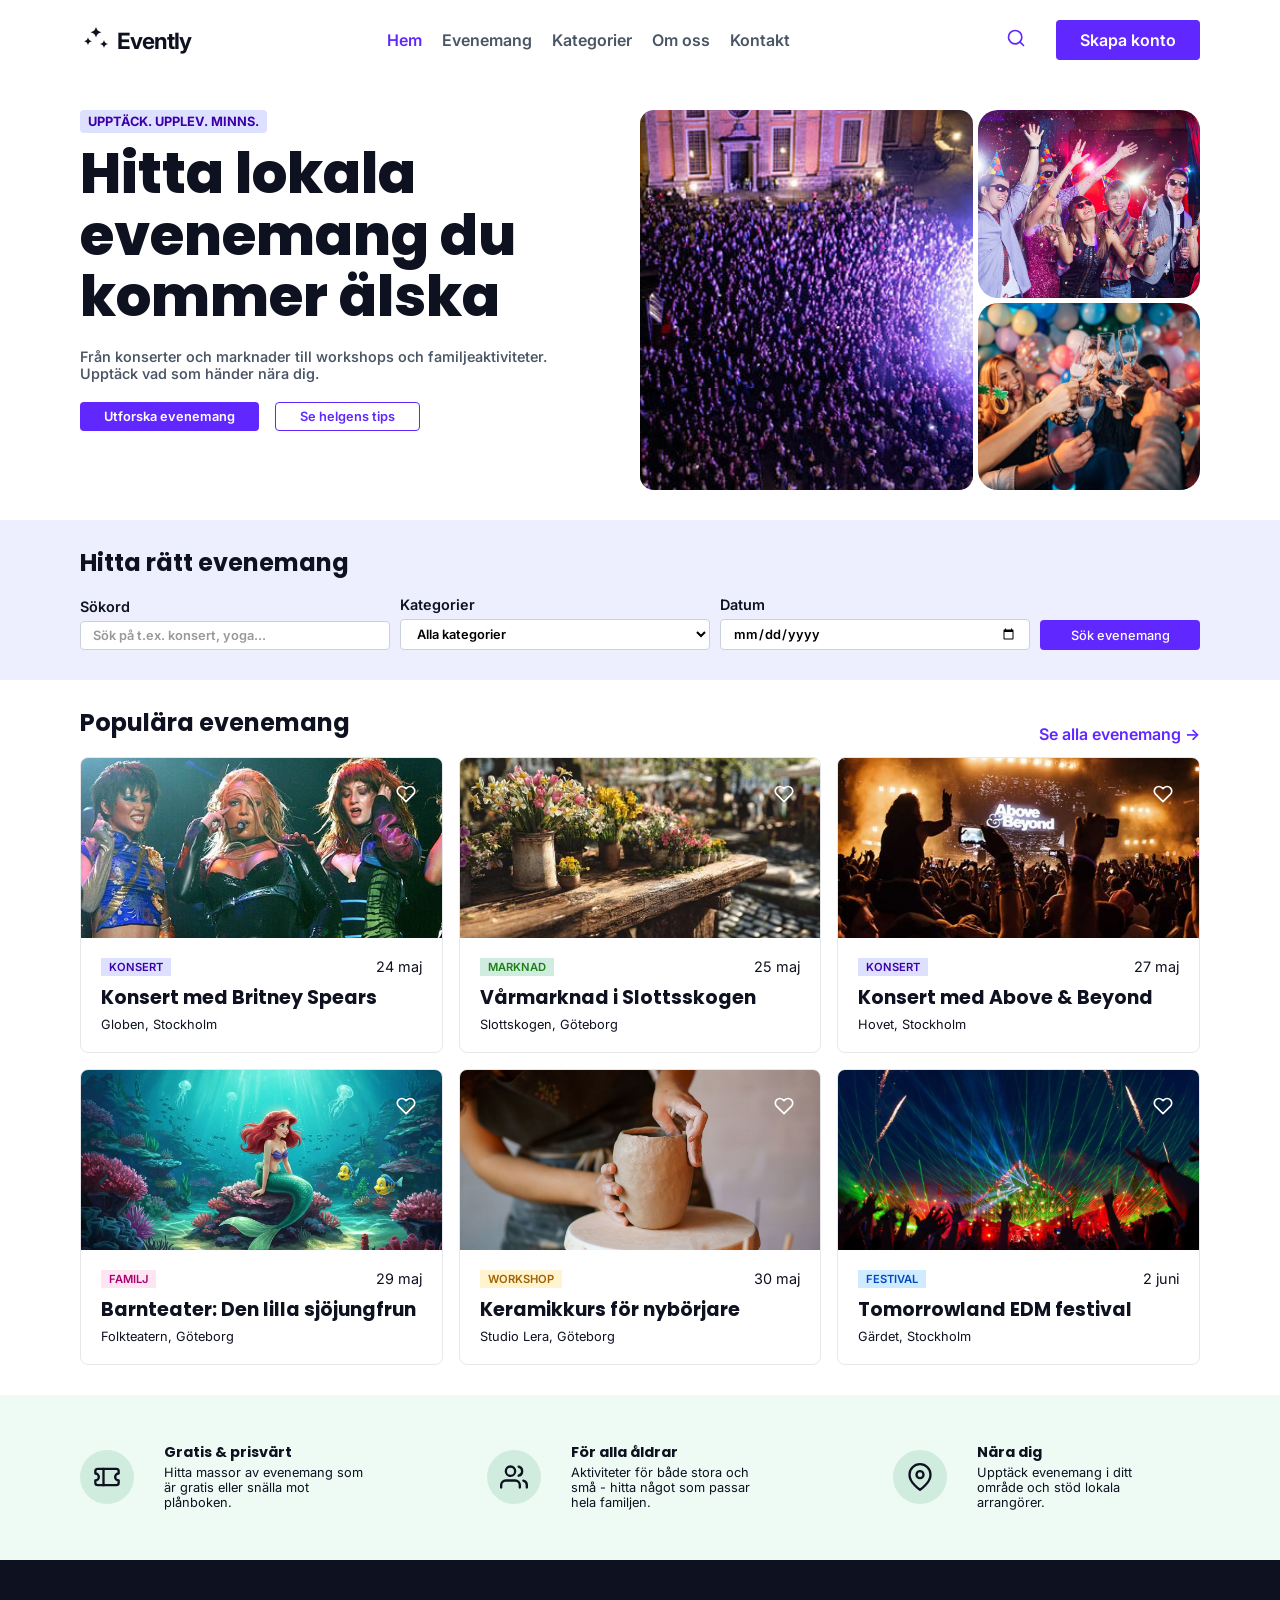
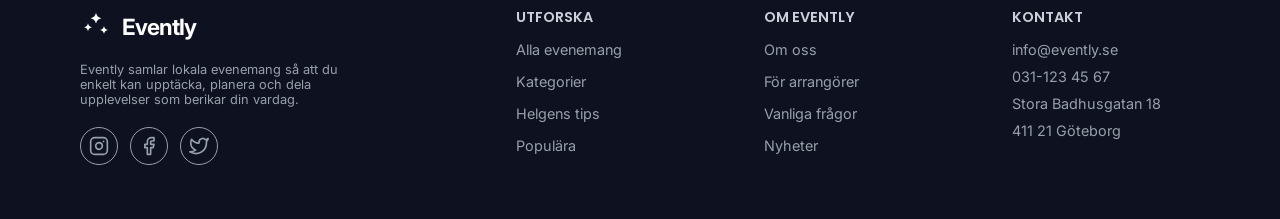
==== commit 9e0424d6: "minor fix" ====
--- a/index.html
+++ b/index.html
@@ -26,7 +26,7 @@
                 <a href="#">Kategorier</a>
                 <a href="#">Om oss</a>
                 <a href="#">Kontakt</a>
-                <a href="#">Skapa Konto</a>
+                <a href="#">Skapa konto</a>
             </div>
 
             <div class="logo">
@@ -54,7 +54,7 @@
                 <line x1="21" y1="21" x2="16.65" y2="16.65"></line>
                 </svg></button>
 
-                <button class="create-account-btn">Skapa Konto</button>
+                <button class="create-account-btn">Skapa konto</button>
 
                 <div class="hamburger">
                     <svg width="24" height="24" viewBox="0 0 24 24" fill="none" stroke="currentColor" stroke-width="2"
